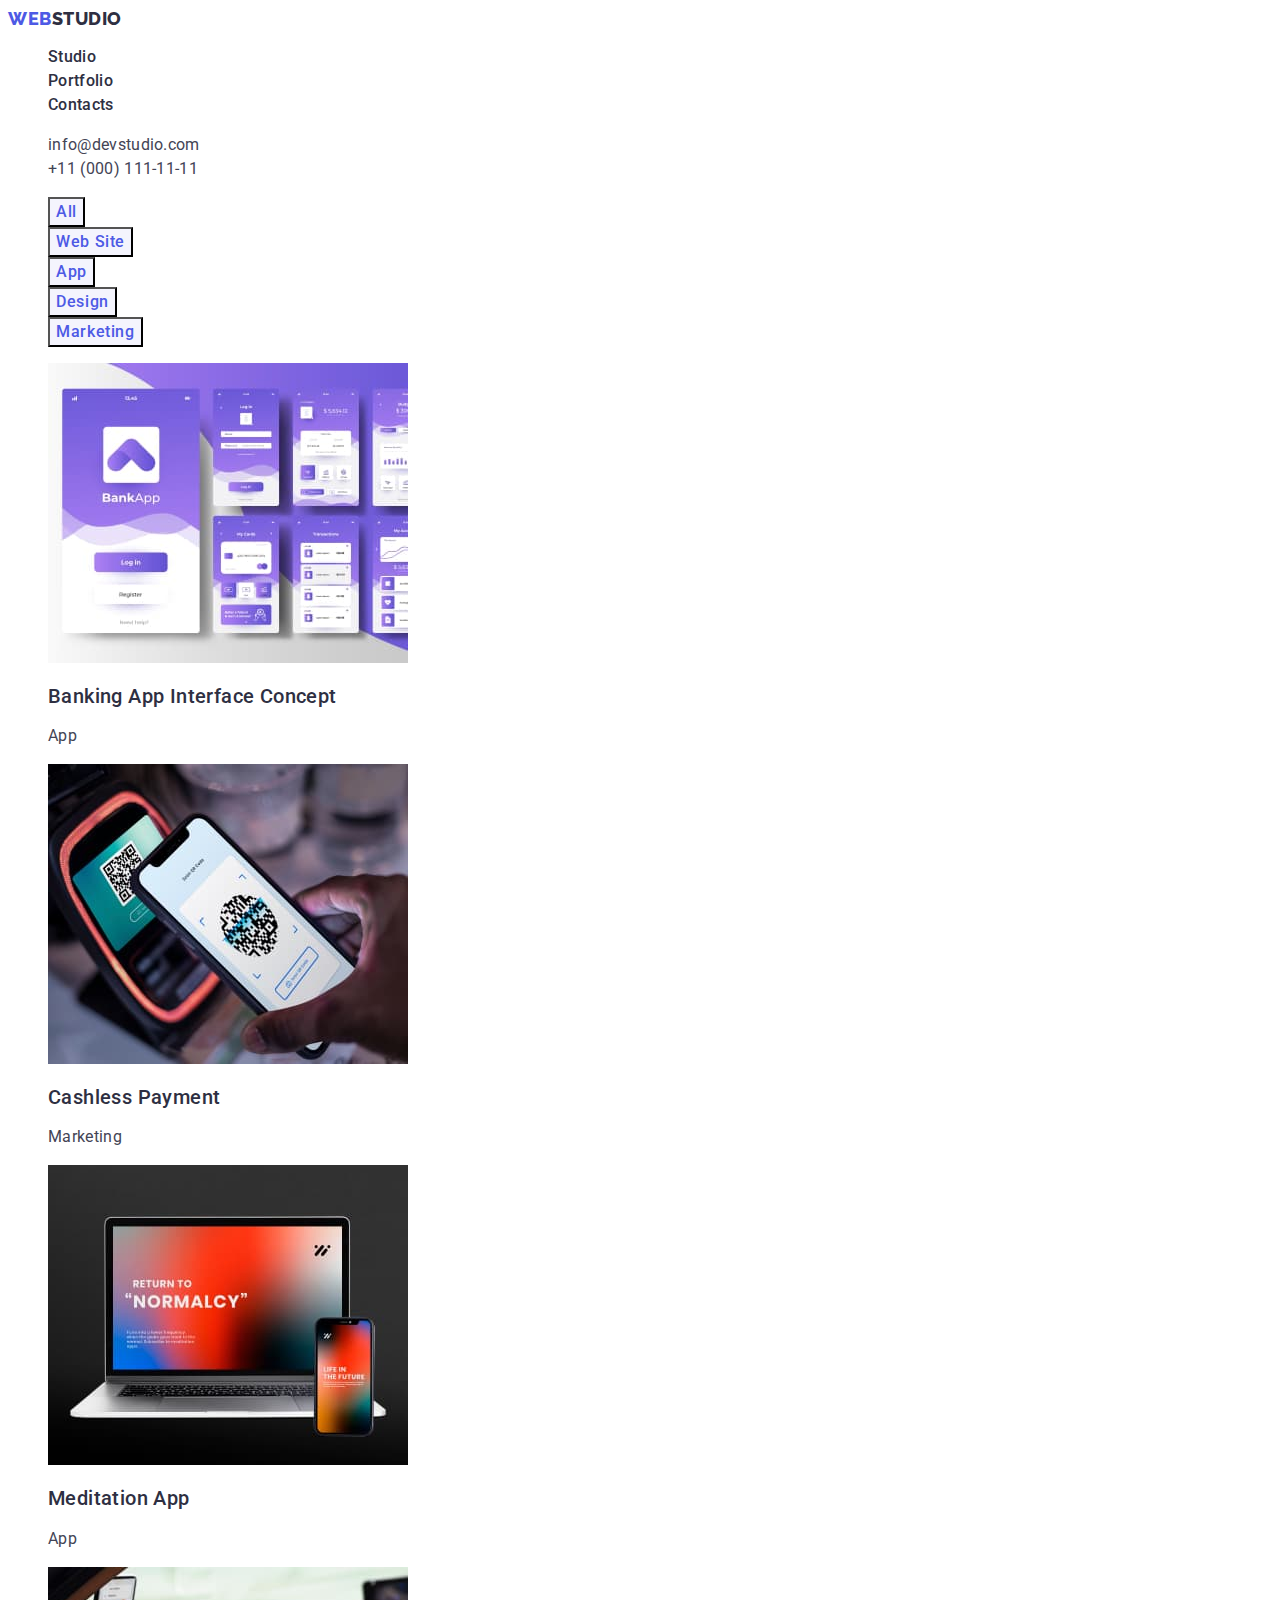
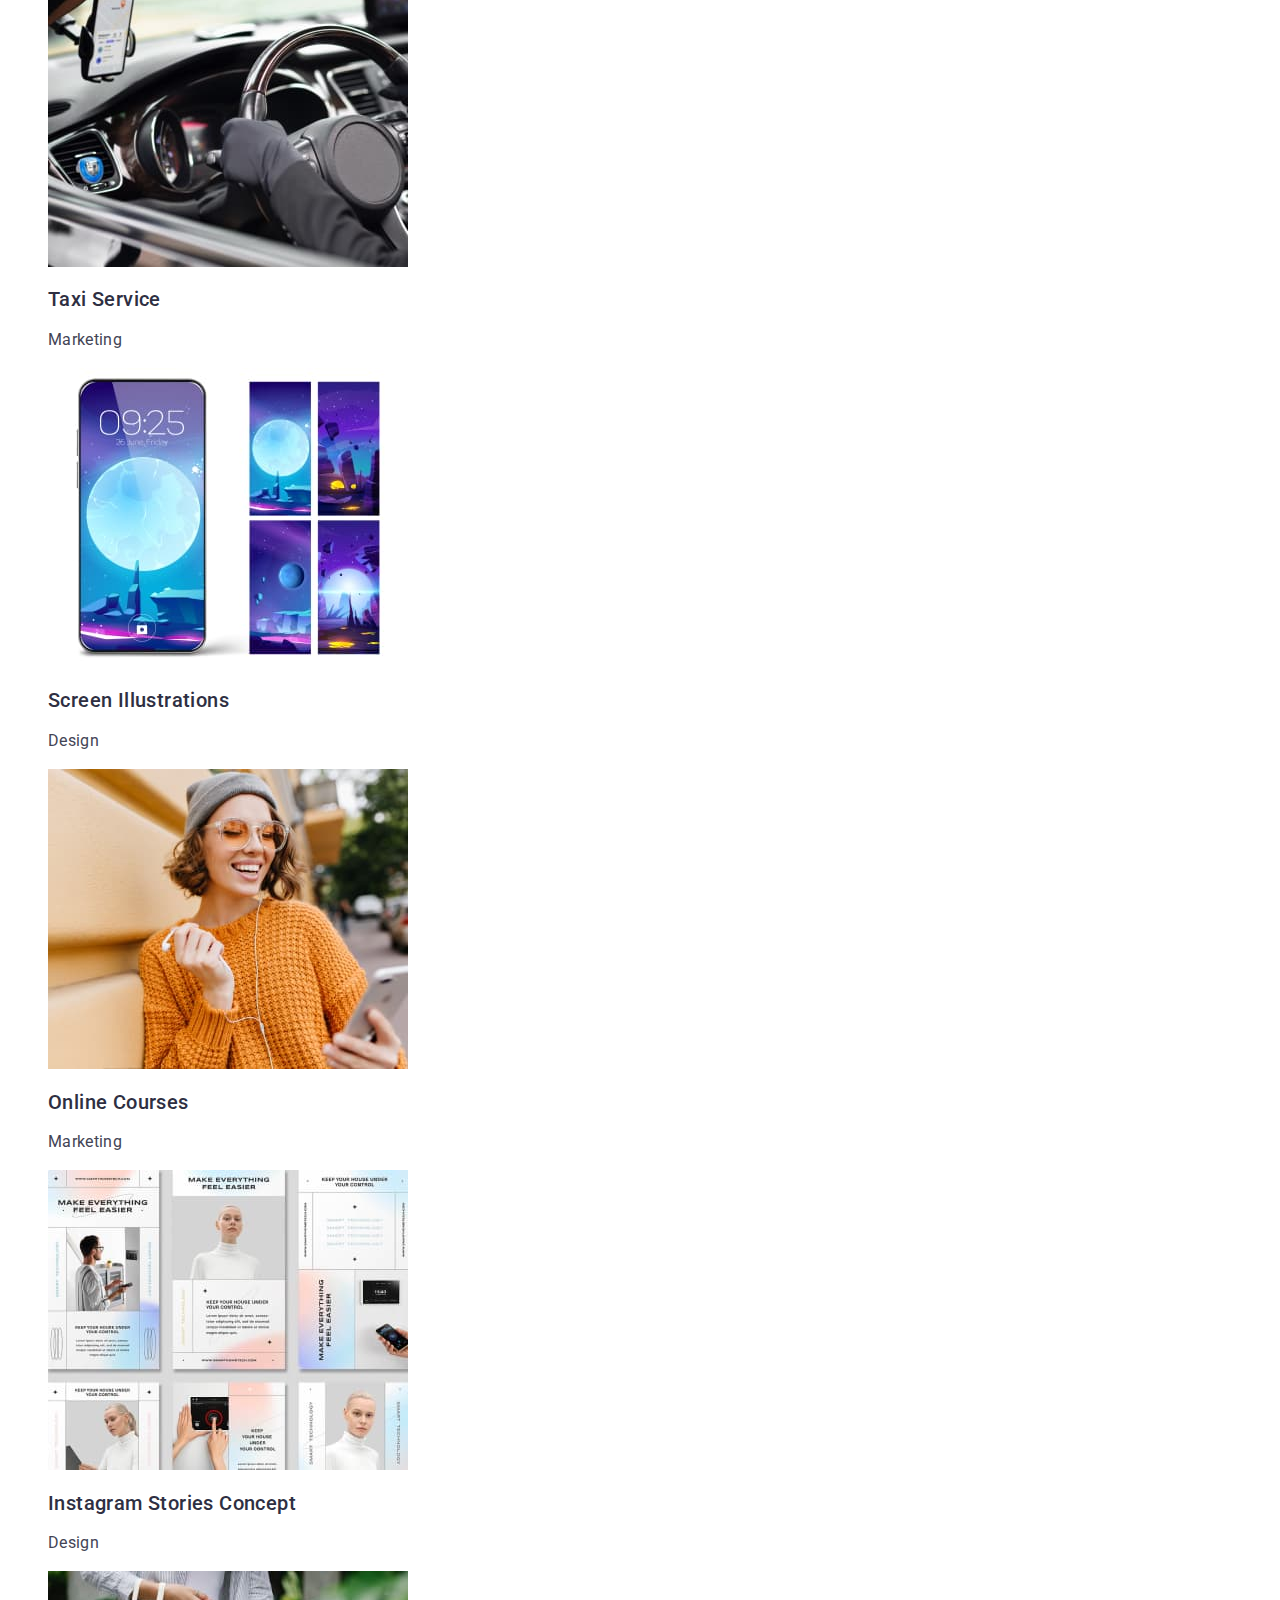
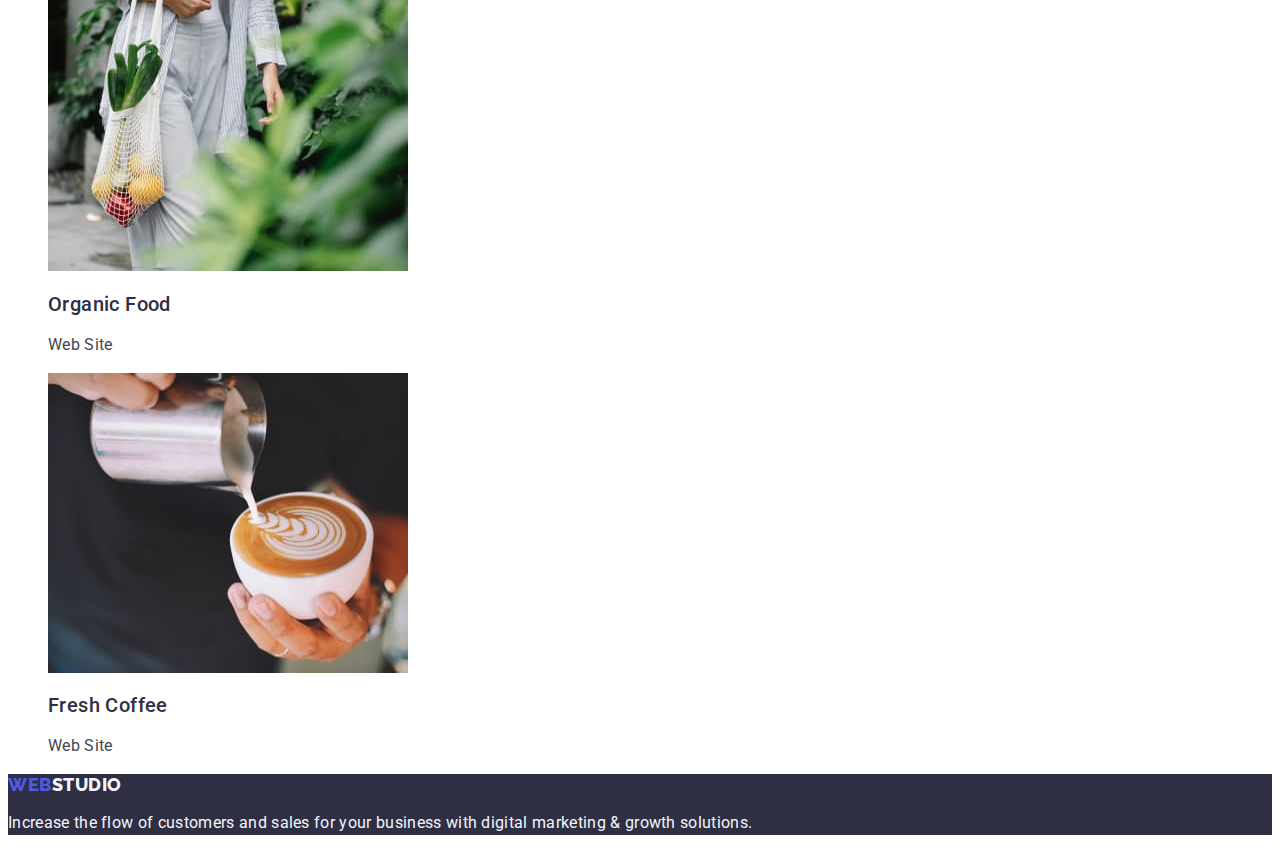
==== portfolio.html @ 8f64d593 "start-cloned" ====
<!DOCTYPE html>
<html lang="en">
  <head>
    <meta charset="UTF-8" />
    <meta http-equiv="X-UA-Compatible" content="IE=edge" />
    <meta name="viewport" content="width=device-width, initial-scale=1.0" />
    <link rel="preconnect" href="https://fonts.googleapis.com" />
    <link rel="preconnect" href="https://fonts.gstatic.com" crossorigin />
    <link
      href="https://fonts.googleapis.com/css2?family=Raleway:wght@800&family=Roboto:wght@400;500;700;900&display=swap"
      rel="stylesheet"
    />
    <title>WebStudio</title>
    <link rel="stylesheet" href="./css/styles.css" />
  </head>
  <body>
    <header>
      <nav class="navigation list">
        <a href="./index.html" class="header-logo-link link"
          >Web<span class="header-logo-link link">Studio</span></a
        >
        <ul class="header-list list">
          <li>
            <a href="./index.html" class="header-list-item link">Studio</a>
          </li>
          <li>
            <a href="./portfolio.html" class="header-list-item link"
              >Portfolio</a
            >
          </li>
          <li>
            <a href="" class="header-list-item link">Contacts</a>
          </li>
        </ul>
      </nav>
      <address class="address list">
        <ul class="address-list list">
          <li class="address-item link">
            <a href="mailto:info@devstudio.com" class="address-link link"
              >info@devstudio.com</a
            >
          </li>
          <li class="address-item">
            <a href="tel:+110001111111" class="address-link link"
              >+11 (000) 111-11-11</a
            >
          </li>
        </ul>
      </address>
    </header>
    <main>
      <section class="portfolio">
        <h1 hidden>Portfolio</h1>
        <ul class="portfolio-list list">
          <li><button type="button" class="portfolio-button">All</button></li>
          <li>
            <button type="button" class="portfolio-button">Web Site</button>
          </li>
          <li><button type="button" class="portfolio-button">App</button></li>
          <li>
            <button type="button" class="portfolio-button">Design</button>
          </li>
          <li>
            <button type="button" class="portfolio-button">Marketing</button>
          </li>
        </ul>

        <ul class="list">
          <li>
            <a href="./images/banking.jpg" class="portfolio-link link">
              <img src="./images/banking.jpg" alt="Banking App" width="360" />
              <h2 class="portfolio-title-link">
                Banking App Interface Concept
              </h2>
              <p class="portfolio-text">App</p>
            </a>
          </li>
          <li>
            <a href="./images/payment.jpg" class="portfolio-link link">
              <img
                src="./images/payment.jpg"
                alt="Cashless Payment"
                width="360"
              />
              <h2 class="portfolio-title-link">Cashless Payment</h2>
              <p class="portfolio-text">Marketing</p>
            </a>
          </li>
          <li>
            <a href="./images/meditation.jpg" class="portfolio-link link">
              <img
                src="./images/meditation.jpg"
                alt="Meditation App"
                width="360"
              />
              <h2 class="portfolio-title-link">Meditation App</h2>
              <p class="portfolio-text">App</p>
            </a>
          </li>
          <li>
            <a href="./images/taxi.jpg" class="portfolio-link link">
              <img src="./images/taxi.jpg" alt="Taxi Service" width="360" />
              <h2 class="portfolio-title-link">Taxi Service</h2>
              <p class="portfolio-text">Marketing</p>
            </a>
          </li>
          <li>
            <a href="./images/illustration.jpg" class="portfolio-link link">
              <img
                src="./images/illustration.jpg"
                alt="Screen Illustrations"
                width="360"
              />
              <h2 class="portfolio-title-link">Screen Illustrations</h2>
              <p class="portfolio-text">Design</p>
            </a>
          </li>
          <li>
            <a href="./images/courses.jpg" class="portfolio-link link">
              <img
                src="./images/courses.jpg"
                alt="Online Courses"
                width="360"
              />
              <h2 class="portfolio-title-link">Online Courses</h2>
              <p class="portfolio-text">Marketing</p>
            </a>
          </li>
          <li>
            <a href="./images/stories.jpg" class="portfolio-link link">
              <img
                src="./images/stories.jpg"
                alt="Instagram Stories Concept"
                width="360"
              />
              <h2 class="portfolio-title-link">Instagram Stories Concept</h2>
              <p class="portfolio-text">Design</p>
            </a>
          </li>
          <li>
            <a href="./images/food.jpg" class="portfolio-link link">
              <img src="./images/food.jpg" alt="Organic Food" width="360" />
              <h2 class="portfolio-title-link">Organic Food</h2>
              <p class="portfolio-text">Web Site</p>
            </a>
          </li>
          <li>
            <a href="./images/coffee.jpg" class="portfolio-link link">
              <img src="./images/coffee.jpg" alt="Fresh Coffee" width="360" />
              <h2 class="portfolio-title-link">Fresh Coffee</h2>
              <p class="portfolio-text">Web Site</p>
            </a>
          </li>
        </ul>
      </section>
    </main>

    <footer class="footer link">
      <a href="./index.html" class="footer-logo link"
        >Web<span class="footer-logo">Studio</span></a
      >
      <p class="footer-text">
        Increase the flow of customers and sales for your business with digital
        marketing & growth solutions.
      </p>
    </footer>
  </body>
</html>
---- css/styles.css ----
:root {
  --title-main-color: #2e2f42;
  --main-text-color: #434455;
  --background-white: #ffffff;
  --accent-color: #4d5ae5;
  --accent-color-button: #404bbf;
  --background-beige: #f4f4fd;
}

body {
  font-family: "Roboto", sans-serif;
  color: var(--main-text-color);
  background-color: var(--background-white);
}

.link {
  text-decoration: none;
}

.list {
  list-style: none;
}
/*---------------------HEADER---------------------*/

.header-list-item {
  font-weight: 500;
  font-size: 16px;
  line-height: 1.5;
  letter-spacing: 0.02em;
  color: var(--title-main-color);
}

.link:hover,
.link:focus {
  color: var(--accent-color-button);
}

.header-logo-link {
  font-family: "Raleway", sans-serif;
  font-weight: 800;
  font-size: 18px;
  line-height: 1.17;
  letter-spacing: 0.03em;
  text-transform: uppercase;
  color: var(--accent-color);
}

.header-logo-link span {
  color: var(--title-main-color);
}

.address {
  font-style: normal;
}

.address-link {
  font-family: "Roboto";
  font-size: 16px;
  line-height: 1.5;
  letter-spacing: 0.02em;
  color: var(--main-text-color);
  text-decoration: none;
}

.address-link:hover,
.address-link:focus {
  color: var(--accent-color-button);
}

/*---------------------MAIN HEADER---------------------*/
.main-header {
  background-color: var(--title-main-color);
}

.main-header-title {
  font-weight: 700;
  font-size: 56px;
  line-height: 1.07;
  letter-spacing: 0.02em;
  color: var(--background-white);
  text-align: center;
}

/*---------------------SOLUTIONS---------------------*/
.solutions {
}
.solution-title {
  font-weight: 700;
  font-size: 56px;
  line-height: 1.07;
  letter-spacing: 0.02em;
  color: var(--title-main-color);
}

.solution-button {
  font-family: "Roboto", sans-serif;
  font-weight: 500;
  font-size: 16px;
  line-height: 1.5;
  letter-spacing: 0.04em;
  color: var(--background-white);
  cursor: pointer;
  background-color: var(--accent-color);
}
.solution-button:hover,
.solution-button:focus {
  color: var(--background-white);
  background-color: var(--accent-color-button);
}

.solution-subtitle {
  font-weight: 500;
  font-size: 20px;
  line-height: 1.2;
  letter-spacing: 0.02em;
  color: var(--title-main-color);
}
.solution-text {
  font-size: 16px;
  line-height: 1.5;
  letter-spacing: 0.02em;
}

/*---------------------DOING---------------------*/
.doing {
}

.doing-title {
  font-weight: 700;
  font-size: 36px;
  line-height: 1.11;
  letter-spacing: 0.02em;
  text-transform: capitalize;
  color: var(--title-main-color);
  text-align: center;
}

/*---------------------TEAM---------------------*/
.team {
  background-color: var(--background-beige);
}
.team-list-item {
  background-color: var(--background-white);
}

.team-title {
  font-weight: 700;
  font-size: 36px;
  line-height: 1.11;
  letter-spacing: 0.02em;
  text-transform: capitalize;
  color: var(--title-main-color);
  text-align: center;
}

.team-subtitle {
  font-weight: 500;
  font-size: 20px;
  line-height: 1.2;
  letter-spacing: 0.02em;
  color: var(--title-main-color);
}
.team-text {
  font-size: 16px;
  line-height: 1.5;
  letter-spacing: 0.02em;
  background-color: var(--background-white);
}
/*---------------------FOOTER---------------------*/
.footer {
  background-color: var(--title-main-color);
}
.footer-logo {
  font-family: "Raleway", sans-serif;
  font-style: normal;
  font-weight: 800;
  font-size: 18px;
  line-height: 1.17;
  letter-spacing: 0.03em;
  text-transform: uppercase;
  color: var(--accent-color);
  text-decoration: none;
}
.footer-logo span {
  color: var(--background-beige);
}

.footer-text {
  font-size: 16px;
  line-height: 1.5;
  letter-spacing: 0.02em;
  color: var(--background-beige);
}

/*---------------------PORTFOLIO---------------------*/
.portfolio {
}

.portfolio-button {
  font-family: "Roboto", sans-serif;
  font-weight: 500;
  font-size: 16px;
  line-height: 1.5;
  text-align: center;
  letter-spacing: 0.04em;
  color: var(--accent-color);
  cursor: pointer;
  background-color: var(--background-beige);
}

.portfolio-button:hover,
.portfolio-button:focus {
  color: var(--background-white);
  background-color: var(--accent-color-button);
}

.portfolio-title-link {
  font-weight: 500;
  font-size: 20px;
  line-height: 1.2;
  letter-spacing: 0.02em;
  color: var(--title-main-color);
}

.portfolio-title-link:hover,
.portfolio-title-link:focus {
  color: var(--accent-color-button);
}
.portfolio-text {
  font-size: 16px;
  line-height: 1.5;
  letter-spacing: 0.02em;
  color: var(--main-text-color);
}
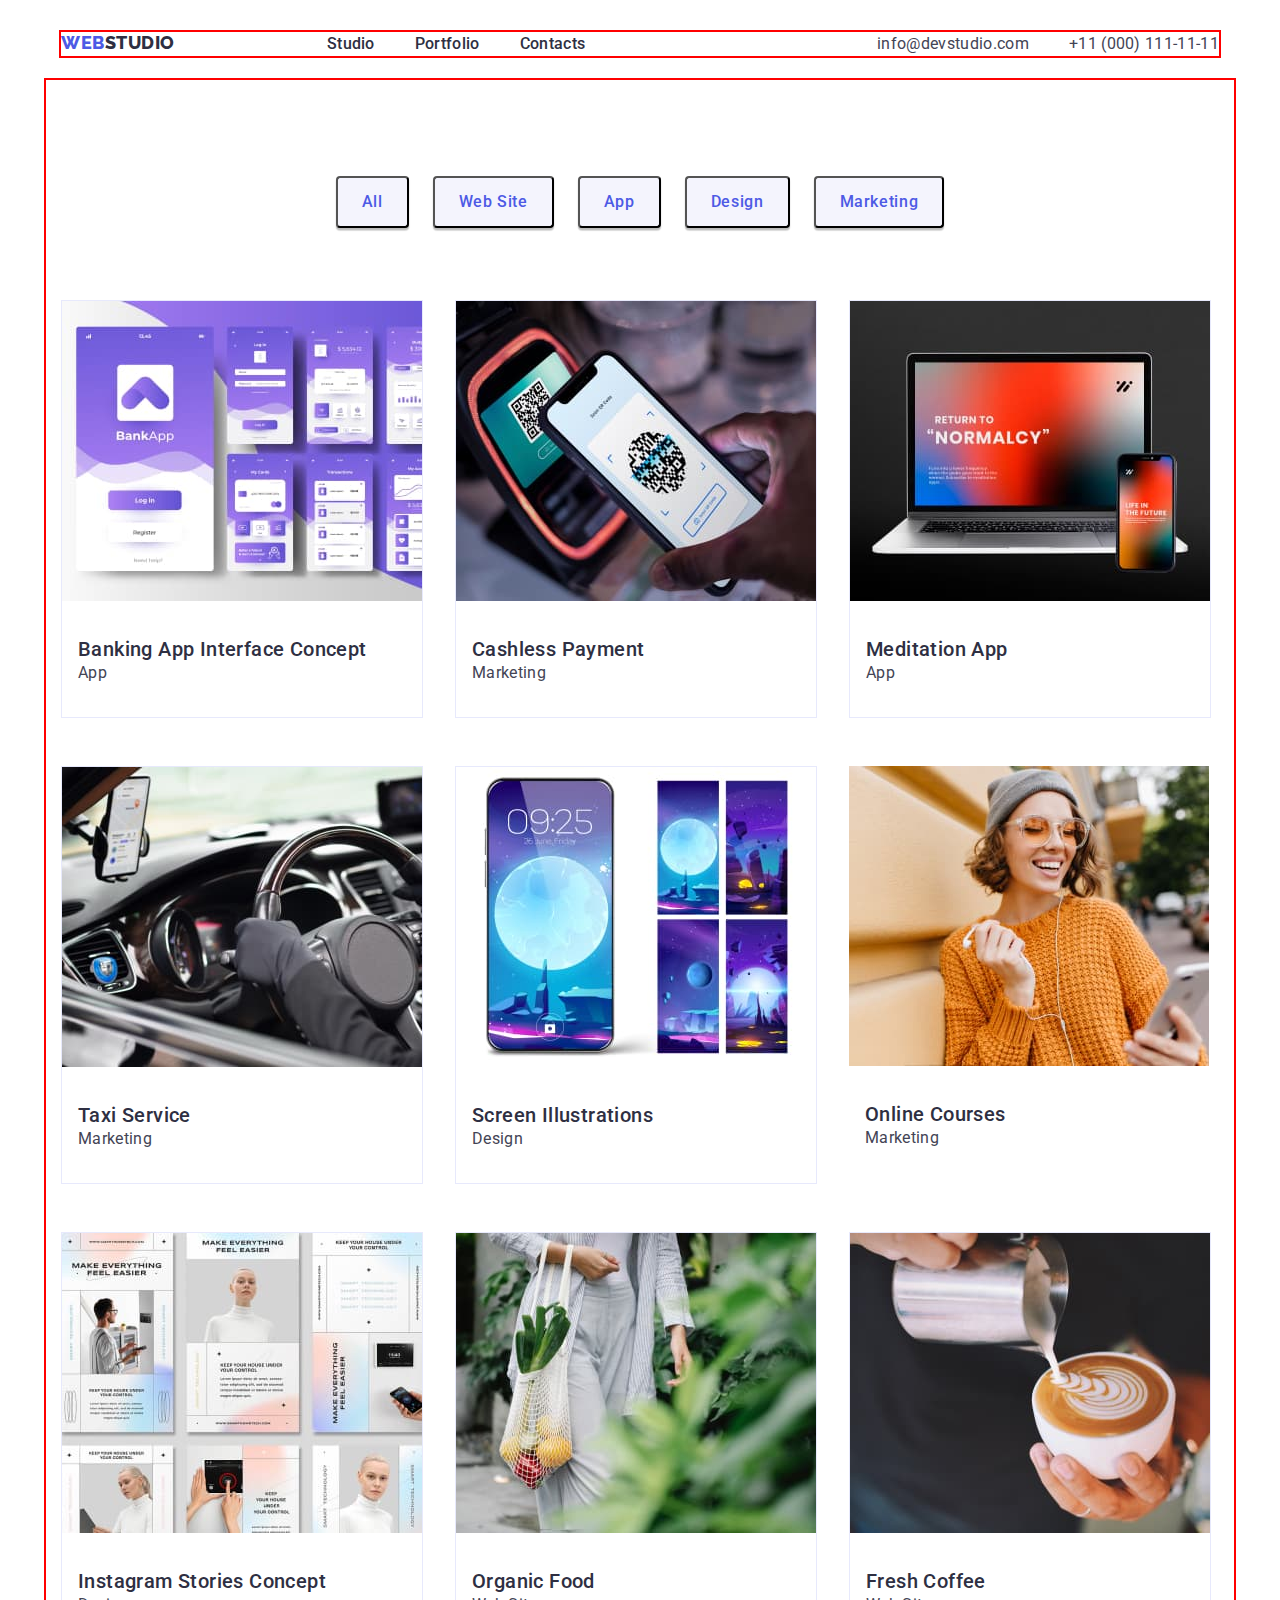
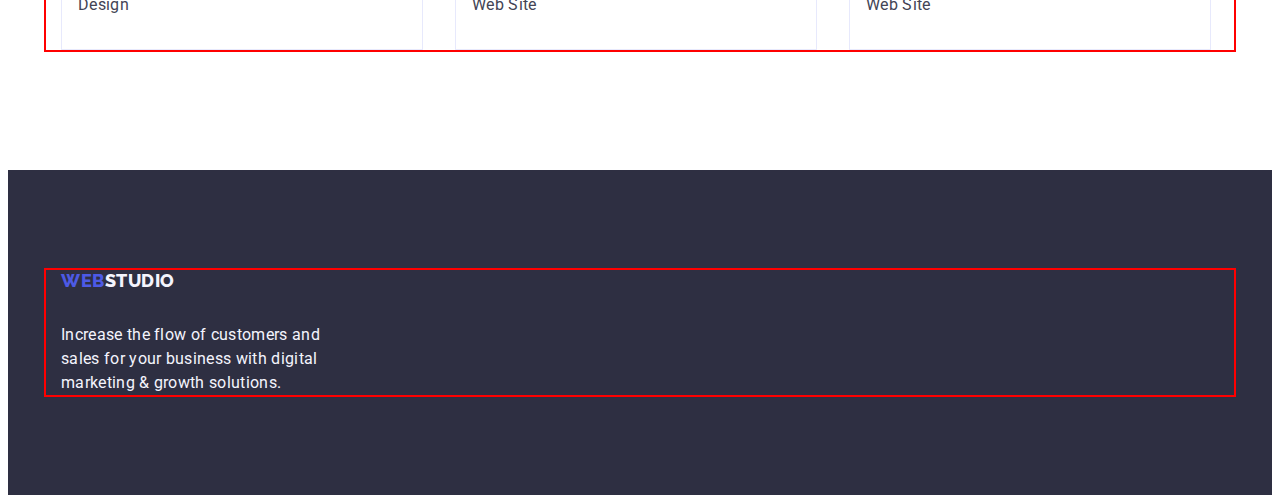
==== commit 1aecb0e9: "first try" ====
--- a/portfolio.html
+++ b/portfolio.html
@@ -11,158 +11,195 @@
       rel="stylesheet"
     />
     <title>WebStudio</title>
+    <link
+      rel="stylesheet"
+      href="https://cdnjs.cloudflare.com/ajax/libs/modern-normalize/2.0.0/modern-normalize.min.css"
+      integrity="sha512-4xo8blKMVCiXpTaLzQSLSw3KFOVPWhm/TRtuPVc4WG6kUgjH6J03IBuG7JZPkcWMxJ5huwaBpOpnwYElP/m6wg=="
+      crossorigin="anonymous"
+      referrerpolicy="no-referrer"
+    />
     <link rel="stylesheet" href="./css/styles.css" />
   </head>
   <body>
-    <header>
-      <nav class="navigation list">
-        <a href="./index.html" class="header-logo-link link"
-          >Web<span class="header-logo-link link">Studio</span></a
-        >
-        <ul class="header-list list">
-          <li>
-            <a href="./index.html" class="header-list-item link">Studio</a>
-          </li>
-          <li>
-            <a href="./portfolio.html" class="header-list-item link"
-              >Portfolio</a
-            >
-          </li>
-          <li>
-            <a href="" class="header-list-item link">Contacts</a>
-          </li>
-        </ul>
-      </nav>
-      <address class="address list">
-        <ul class="address-list list">
-          <li class="address-item link">
-            <a href="mailto:info@devstudio.com" class="address-link link"
-              >info@devstudio.com</a
-            >
-          </li>
-          <li class="address-item">
-            <a href="tel:+110001111111" class="address-link link"
-              >+11 (000) 111-11-11</a
-            >
-          </li>
-        </ul>
-      </address>
+    <header class="header">
+      <div class="container header-container">
+        <nav class="header-navigation list">
+          <a href="./index.html" class="header-logo-link link"
+            >Web<span class="header-logo-link link">Studio</span></a
+          >
+          <ul class="header-list list">
+            <li>
+              <a href="./index.html" class="header-list-item link">Studio</a>
+            </li>
+            <li>
+              <a href="./portfolio.html" class="header-list-item link"
+                >Portfolio</a
+              >
+            </li>
+            <li>
+              <a href="" class="header-list-item link">Contacts</a>
+            </li>
+          </ul>
+        </nav>
+        <address class="address list">
+          <ul class="address-list list">
+            <li class="address-item link">
+              <a href="mailto:info@devstudio.com" class="address-link link"
+                >info@devstudio.com</a
+              >
+            </li>
+            <li class="address-item">
+              <a href="tel:+110001111111" class="address-link link"
+                >+11 (000) 111-11-11</a
+              >
+            </li>
+          </ul>
+        </address>
+      </div>
     </header>
     <main>
-      <section class="portfolio">
-        <h1 hidden>Portfolio</h1>
-        <ul class="portfolio-list list">
-          <li><button type="button" class="portfolio-button">All</button></li>
+      <section class="portfolio section">
+        <div class="container">
+          <h1 hidden>Portfolio</h1>
+          <ul class="button-list list">
+            <li><button type="button" class="portfolio-button">All</button></li>
+            <li>
+              <button type="button" class="portfolio-button">Web Site</button>
+            </li>
+            <li><button type="button" class="portfolio-button">App</button></li>
+            <li>
+              <button type="button" class="portfolio-button">Design</button>
+            </li>
+            <li>
+              <button type="button" class="portfolio-button">Marketing</button>
+            </li>
+          </ul>
+
+          <ul class="portfolio-list list">
+            <div class="portfolio-content">
+              <li>
+                <a href="./images/banking.jpg" class="portfolio-link link">
+                  <img
+                    src="./images/banking.jpg"
+                    alt="Banking App"
+                    width="360"
+                  />
+                 <div class="portfolio-content-text">
+                   <h2 class="portfolio-title-link">
+                     Banking App Interface Concept
+                   </h2>
+                   <p class="portfolio-text">App</p>
+                 </div class="portfolio-content-text">
+                </a>
+              </li>
+            </div>
+            <div class="portfolio-content">
+              <li>
+              <a href="./images/payment.jpg" class="portfolio-link link">
+                <img
+                  src="./images/payment.jpg"
+                  alt="Cashless Payment"
+                  width="360"
+                />
+                <h2 class="portfolio-title-link">Cashless Payment</h2>
+                <p class="portfolio-text">Marketing</p>
+              </a>
+            </li>
+          </div>
+          <div class="portfolio-content"> 
           <li>
-            <button type="button" class="portfolio-button">Web Site</button>
-          </li>
-          <li><button type="button" class="portfolio-button">App</button></li>
-          <li>
-            <button type="button" class="portfolio-button">Design</button>
-          </li>
-          <li>
-            <button type="button" class="portfolio-button">Marketing</button>
-          </li>
-        </ul>
+              <a href="./images/meditation.jpg" class="portfolio-link link">
+                <img
+                  src="./images/meditation.jpg"
+                  alt="Meditation App"
+                  width="360"
+                />
+                <h2 class="portfolio-title-link">Meditation App</h2>
+                <p class="portfolio-text">App</p>
+              </a>
+             </div>  
+            </li>
+            <div class="portfolio-content"> 
+            <li>
+              <a href="./images/taxi.jpg" class="portfolio-link link">
+                <img src="./images/taxi.jpg" alt="Taxi Service" width="360" />
+                <h2 class="portfolio-title-link">Taxi Service</h2>
+                <p class="portfolio-text">Marketing</p>
+              </a>
+            </li>
+           </div> 
+           <div class="portfolio-content">  
+           <li>
+              <a href="./images/illustration.jpg" class="portfolio-link link">
+                <img
+                  src="./images/illustration.jpg"
+                  alt="Screen Illustrations"
+                  width="360"
+                />
+                <h2 class="portfolio-title-link">Screen Illustrations</h2>
+                <p class="portfolio-text">Design</p>
+              </a>
+            </li>
+            </div> 
+            <li>
+              <a href="./images/courses.jpg" class="portfolio-link link">
+                <img
+                  src="./images/courses.jpg"
+                  alt="Online Courses"
+                  width="360"
+                />
+                <h2 class="portfolio-title-link">Online Courses</h2>
+                <p class="portfolio-text">Marketing</p>
+              </a>
+            </li>
+            <div class="portfolio-content">  
+            <li>
+              <a href="./images/stories.jpg" class="portfolio-link link">
+                <img
+                  src="./images/stories.jpg"
+                  alt="Instagram Stories Concept"
+                  width="360"
+                />
+                <h2 class="portfolio-title-link">Instagram Stories Concept</h2>
+                <p class="portfolio-text">Design</p>
+              </a>
+            </li>
+            </div> 
+            <div class="portfolio-content">  
+            <li>
+              <a href="./images/food.jpg" class="portfolio-link link">
+                <img src="./images/food.jpg" alt="Organic Food" width="360" />
+                <h2 class="portfolio-title-link">Organic Food</h2>
+                <p class="portfolio-text">Web Site</p>
+              </a>
+            </li>
+            </div> 
+            <div class="portfolio-content"> 
+            <li>
+              <a href="./images/coffee.jpg" class="portfolio-link link">
+                <img src="./images/coffee.jpg" alt="Fresh Coffee" width="360" />
+                <h2 class="portfolio-title-link">Fresh Coffee</h2>
+                <p class="portfolio-text">Web Site</p>
+              </a>
+            </li>
+            </div> 
+          </ul>
 
-        <ul class="list">
-          <li>
-            <a href="./images/banking.jpg" class="portfolio-link link">
-              <img src="./images/banking.jpg" alt="Banking App" width="360" />
-              <h2 class="portfolio-title-link">
-                Banking App Interface Concept
-              </h2>
-              <p class="portfolio-text">App</p>
-            </a>
-          </li>
-          <li>
-            <a href="./images/payment.jpg" class="portfolio-link link">
-              <img
-                src="./images/payment.jpg"
-                alt="Cashless Payment"
-                width="360"
-              />
-              <h2 class="portfolio-title-link">Cashless Payment</h2>
-              <p class="portfolio-text">Marketing</p>
-            </a>
-          </li>
-          <li>
-            <a href="./images/meditation.jpg" class="portfolio-link link">
-              <img
-                src="./images/meditation.jpg"
-                alt="Meditation App"
-                width="360"
-              />
-              <h2 class="portfolio-title-link">Meditation App</h2>
-              <p class="portfolio-text">App</p>
-            </a>
-          </li>
-          <li>
-            <a href="./images/taxi.jpg" class="portfolio-link link">
-              <img src="./images/taxi.jpg" alt="Taxi Service" width="360" />
-              <h2 class="portfolio-title-link">Taxi Service</h2>
-              <p class="portfolio-text">Marketing</p>
-            </a>
-          </li>
-          <li>
-            <a href="./images/illustration.jpg" class="portfolio-link link">
-              <img
-                src="./images/illustration.jpg"
-                alt="Screen Illustrations"
-                width="360"
-              />
-              <h2 class="portfolio-title-link">Screen Illustrations</h2>
-              <p class="portfolio-text">Design</p>
-            </a>
-          </li>
-          <li>
-            <a href="./images/courses.jpg" class="portfolio-link link">
-              <img
-                src="./images/courses.jpg"
-                alt="Online Courses"
-                width="360"
-              />
-              <h2 class="portfolio-title-link">Online Courses</h2>
-              <p class="portfolio-text">Marketing</p>
-            </a>
-          </li>
-          <li>
-            <a href="./images/stories.jpg" class="portfolio-link link">
-              <img
-                src="./images/stories.jpg"
-                alt="Instagram Stories Concept"
-                width="360"
-              />
-              <h2 class="portfolio-title-link">Instagram Stories Concept</h2>
-              <p class="portfolio-text">Design</p>
-            </a>
-          </li>
-          <li>
-            <a href="./images/food.jpg" class="portfolio-link link">
-              <img src="./images/food.jpg" alt="Organic Food" width="360" />
-              <h2 class="portfolio-title-link">Organic Food</h2>
-              <p class="portfolio-text">Web Site</p>
-            </a>
-          </li>
-          <li>
-            <a href="./images/coffee.jpg" class="portfolio-link link">
-              <img src="./images/coffee.jpg" alt="Fresh Coffee" width="360" />
-              <h2 class="portfolio-title-link">Fresh Coffee</h2>
-              <p class="portfolio-text">Web Site</p>
-            </a>
-          </li>
-        </ul>
+        </div>
       </section>
     </main>
 
-    <footer class="footer link">
-      <a href="./index.html" class="footer-logo link"
-        >Web<span class="footer-logo">Studio</span></a
-      >
-      <p class="footer-text">
-        Increase the flow of customers and sales for your business with digital
-        marketing & growth solutions.
-      </p>
+    <footer class="footer">
+      <div class="container">
+        <div class="footer-content">
+          <a href="./index.html" class="footer-logo link"
+            >Web<span class="footer-logo">Studio</span></a>
+          <p class="footer-text">
+            Increase the flow of customers and sales for your business with
+            digital marketing & growth solutions.
+          </p>
+        </div>
+      </div>
     </footer>
   </body>
 </html>
--- a/css/styles.css
+++ b/css/styles.css
@@ -20,7 +20,49 @@
 .list {
   list-style: none;
 }
+
+.container {
+  width: 1158px;
+  padding-left: 15px;
+  padding-right: 15px;
+  margin: 0 auto;
+  outline: 2px solid red;
+}
+.section {
+  margin-bottom: 120px;
+}
+
+h1,
+h2,
+h3,
+h4,
+h5,
+h6,
+p {
+  margin: 0;
+}
+ul {
+  list-style: none;
+  padding-left: 0;
+  margin: 0;
+}
+
 /*---------------------HEADER---------------------*/
+.header {
+  padding-top: 24px;
+  padding-bottom: 24px;
+}
+
+.header-container {
+  padding-right: 0;
+  padding-left: 0;
+  display: flex;
+  align-items: center;
+}
+
+.header-navigation {
+  display: flex;
+}
 
 .header-list-item {
   font-weight: 500;
@@ -28,6 +70,11 @@
   line-height: 1.5;
   letter-spacing: 0.02em;
   color: var(--title-main-color);
+}
+
+.header-list {
+  display: flex;
+  gap: 40px;
 }
 
 .link:hover,
@@ -43,6 +90,7 @@
   letter-spacing: 0.03em;
   text-transform: uppercase;
   color: var(--accent-color);
+  margin-right: 76px;
 }
 
 .header-logo-link span {
@@ -51,10 +99,19 @@
 
 .address {
   font-style: normal;
+  display: flex;
+  margin-left: auto;
+}
+
+.address-list {
+  display: flex;
+  gap: 40px;
+}
+
+.address-item {
 }
 
 .address-link {
-  font-family: "Roboto";
   font-size: 16px;
   line-height: 1.5;
   letter-spacing: 0.02em;
@@ -72,6 +129,10 @@
   background-color: var(--title-main-color);
 }
 
+.main-container {
+  padding-top: 188px;
+  padding-bottom: 188px;
+}
 .main-header-title {
   font-weight: 700;
   font-size: 56px;
@@ -79,11 +140,37 @@
   letter-spacing: 0.02em;
   color: var(--background-white);
   text-align: center;
+  margin-bottom: 48px;
+  max-width: 496px;
+  margin-left: auto;
+  margin-right: auto;
+}
+
+.main-button {
+  font-family: "Roboto", sans-serif;
+  font-weight: 500;
+  font-size: 16px;
+  line-height: 1.5;
+  letter-spacing: 0.04em;
+  color: var(--background-white);
+  cursor: pointer;
+  background-color: var(--accent-color);
+  display: block;
+  margin-left: auto;
+  margin-right: auto;
+  padding: 16px 32px;
+  border: none;
+  box-shadow: 0px 4px 4px rgba(0, 0, 0, 0.15);
+  border-radius: 4px;
+}
+.main-button:hover,
+.main-button:focus {
+  color: var(--background-white);
+  background-color: var(--accent-color-button);
 }
 
 /*---------------------SOLUTIONS---------------------*/
-.solutions {
-}
+
 .solution-title {
   font-weight: 700;
   font-size: 56px;
@@ -92,37 +179,57 @@
   color: var(--title-main-color);
 }
 
-.solution-button {
-  font-family: "Roboto", sans-serif;
-  font-weight: 500;
-  font-size: 16px;
-  line-height: 1.5;
-  letter-spacing: 0.04em;
-  color: var(--background-white);
-  cursor: pointer;
-  background-color: var(--accent-color);
-}
-.solution-button:hover,
-.solution-button:focus {
-  color: var(--background-white);
-  background-color: var(--accent-color-button);
-}
-
+.visually-hidden {
+  position: absolute;
+  width: 1px;
+  height: 1px;
+  margin: -1px;
+  border: 0;
+  padding: 0;
+  white-space: nowrap;
+  clip-path: inset(100%);
+  clip: rect(0 0 0 0);
+  overflow: hidden;
+}
+
+.solutions-container {
+  display: flex;
+}
+
+.solution-list {
+  display: flex;
+  gap: 24px;
+}
+
+.solution-item {
+  width: calc((100% - 24px * 3) / 4);
+}
 .solution-subtitle {
   font-weight: 500;
   font-size: 20px;
   line-height: 1.2;
   letter-spacing: 0.02em;
   color: var(--title-main-color);
-}
+  margin-bottom: 8px;
+}
+
 .solution-text {
   font-size: 16px;
   line-height: 1.5;
   letter-spacing: 0.02em;
+  max-width: 264px;
 }
 
 /*---------------------DOING---------------------*/
 .doing {
+}
+
+.doing-container {
+}
+
+.doing-list {
+  display: flex;
+  gap: 24px;
 }
 
 .doing-title {
@@ -133,6 +240,11 @@
   text-transform: capitalize;
   color: var(--title-main-color);
   text-align: center;
+  margin-bottom: 72px;
+}
+
+.doing-item {
+  width: calc((100% - 24px * 2) / 3);
 }
 
 /*---------------------TEAM---------------------*/
@@ -141,6 +253,13 @@
 }
 .team-list-item {
   background-color: var(--background-white);
+  width: 264px;
+  margin-bottom: 120px;
+}
+
+.team-list {
+  display: flex;
+  gap: 24px;
 }
 
 .team-title {
@@ -151,6 +270,8 @@
   text-transform: capitalize;
   color: var(--title-main-color);
   text-align: center;
+  padding-top: 120px;
+  padding-bottom: 72px;
 }
 
 .team-subtitle {
@@ -159,6 +280,12 @@
   line-height: 1.2;
   letter-spacing: 0.02em;
   color: var(--title-main-color);
+  margin-bottom: 16px;
+}
+
+.team-content {
+  padding: 32px 16px 32px 16px;
+  text-align: center;
 }
 .team-text {
   font-size: 16px;
@@ -169,6 +296,7 @@
 /*---------------------FOOTER---------------------*/
 .footer {
   background-color: var(--title-main-color);
+  padding: 100px 0;
 }
 .footer-logo {
   font-family: "Raleway", sans-serif;
@@ -180,6 +308,8 @@
   text-transform: uppercase;
   color: var(--accent-color);
   text-decoration: none;
+  display: inline-block;
+  padding-bottom: 16px;
 }
 .footer-logo span {
   color: var(--background-beige);
@@ -190,10 +320,20 @@
   line-height: 1.5;
   letter-spacing: 0.02em;
   color: var(--background-beige);
+  max-width: 264px;
 }
 
 /*---------------------PORTFOLIO---------------------*/
 .portfolio {
+  display: flex;
+}
+.button-list {
+  display: flex;
+  flex-wrap: wrap;
+  justify-content: center;
+  gap: 24px;
+  padding-top: 96px;
+  padding-bottom: 72px;
 }
 
 .portfolio-button {
@@ -206,6 +346,10 @@
   color: var(--accent-color);
   cursor: pointer;
   background-color: var(--background-beige);
+  padding: 12px 24px;
+  box-shadow: 0px 3px 1px rgba(0, 0, 0, 0.1), 0px 2px 1px rgba(0, 0, 0, 0.08),
+    0px 2px 2px rgba(0, 0, 0, 0.12);
+  border-radius: 4px;
 }
 
 .portfolio-button:hover,
@@ -214,21 +358,39 @@
   background-color: var(--accent-color-button);
 }
 
-.portfolio-title-link {
-  font-weight: 500;
-  font-size: 20px;
-  line-height: 1.2;
-  letter-spacing: 0.02em;
-  color: var(--title-main-color);
-}
-
 .portfolio-title-link:hover,
 .portfolio-title-link:focus {
   color: var(--accent-color-button);
 }
+
+.portfolio-list {
+  display: flex;
+  flex-wrap: wrap;
+  row-gap: 48px;
+  column-gap: 32px;
+}
+
+.portfolio-content {
+  max-width: 360px;
+  border: 1px solid #e7e9fc;
+  width: calc ((100% - 48px) / 3);
+  gap: 24px;
+}
+
+.portfolio-title-link {
+  font-weight: 500;
+  font-size: 20px;
+  line-height: 1.2;
+  letter-spacing: 0.02em;
+  color: var(--title-main-color);
+  padding-top: 32px;
+  padding-left: 16px;
+}
 .portfolio-text {
   font-size: 16px;
   line-height: 1.5;
   letter-spacing: 0.02em;
   color: var(--main-text-color);
-}
+  padding-left: 16px;
+  padding-bottom: 32px;
+}
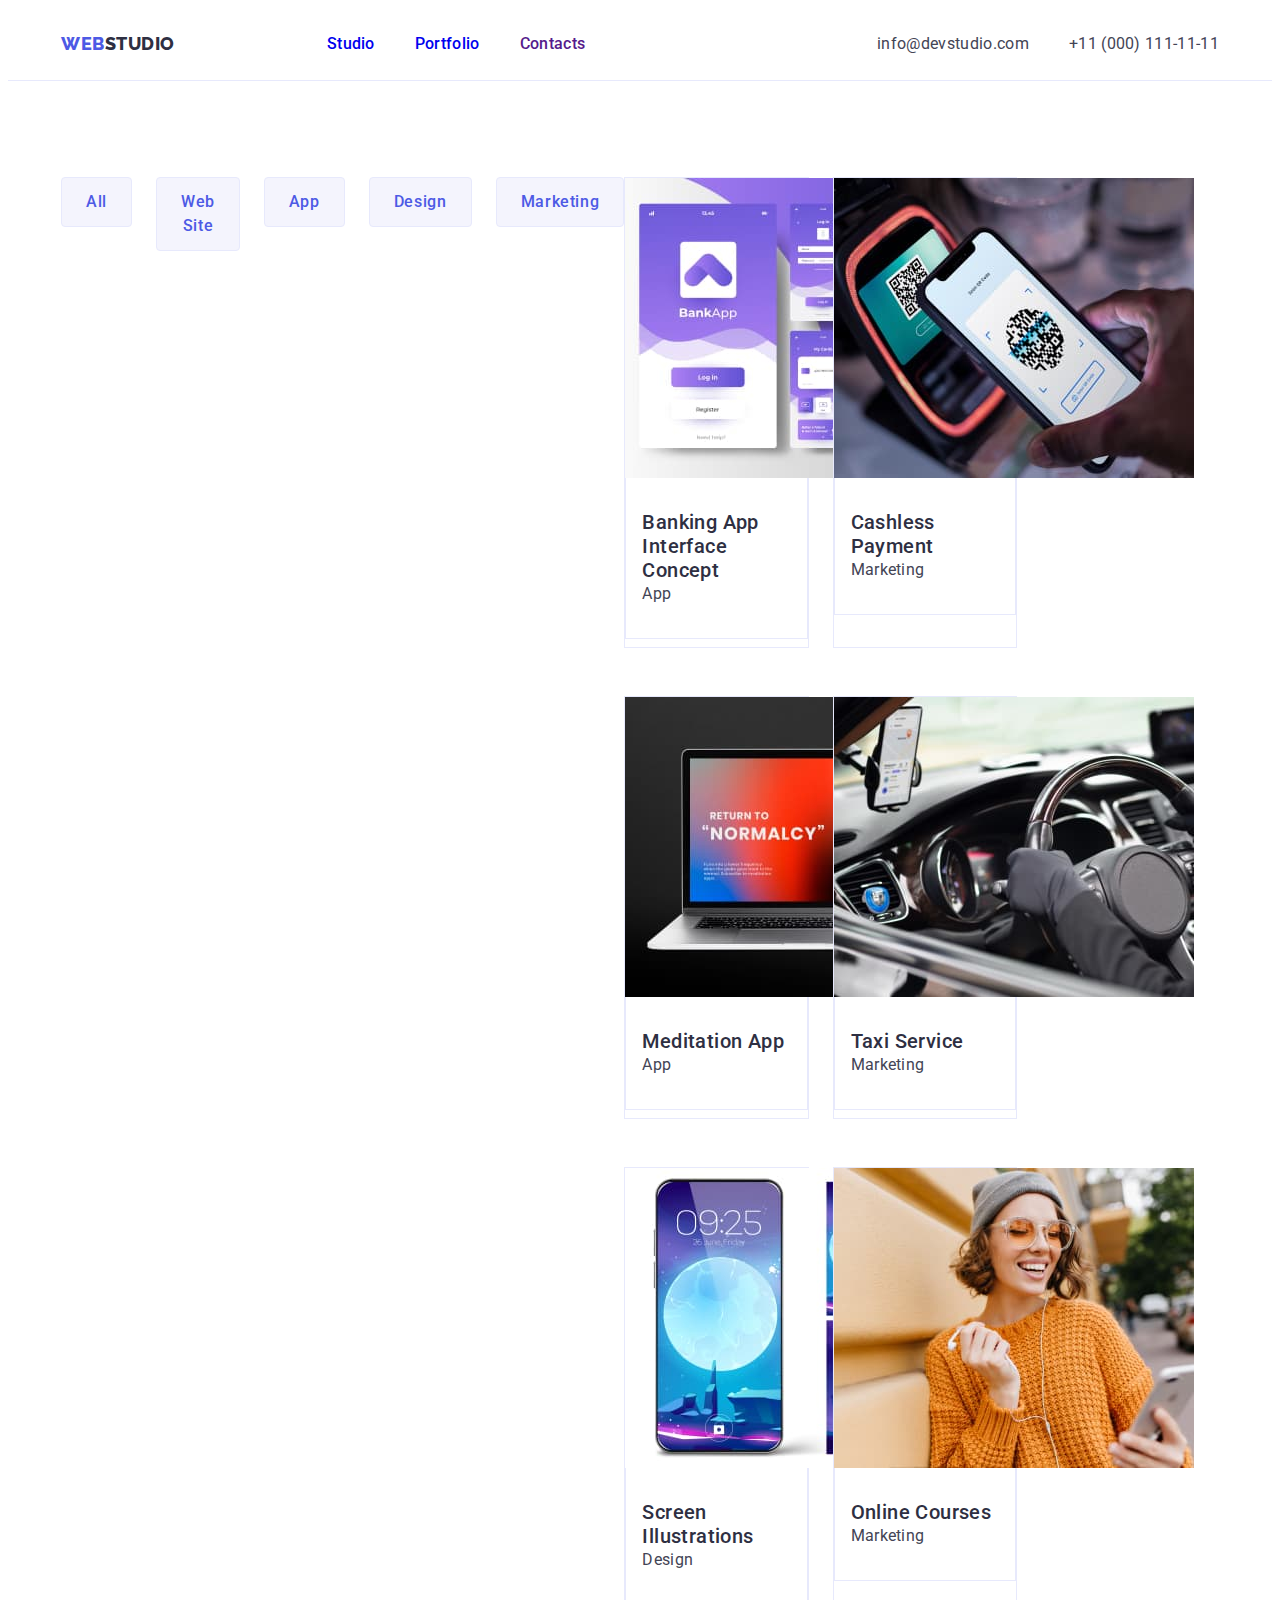
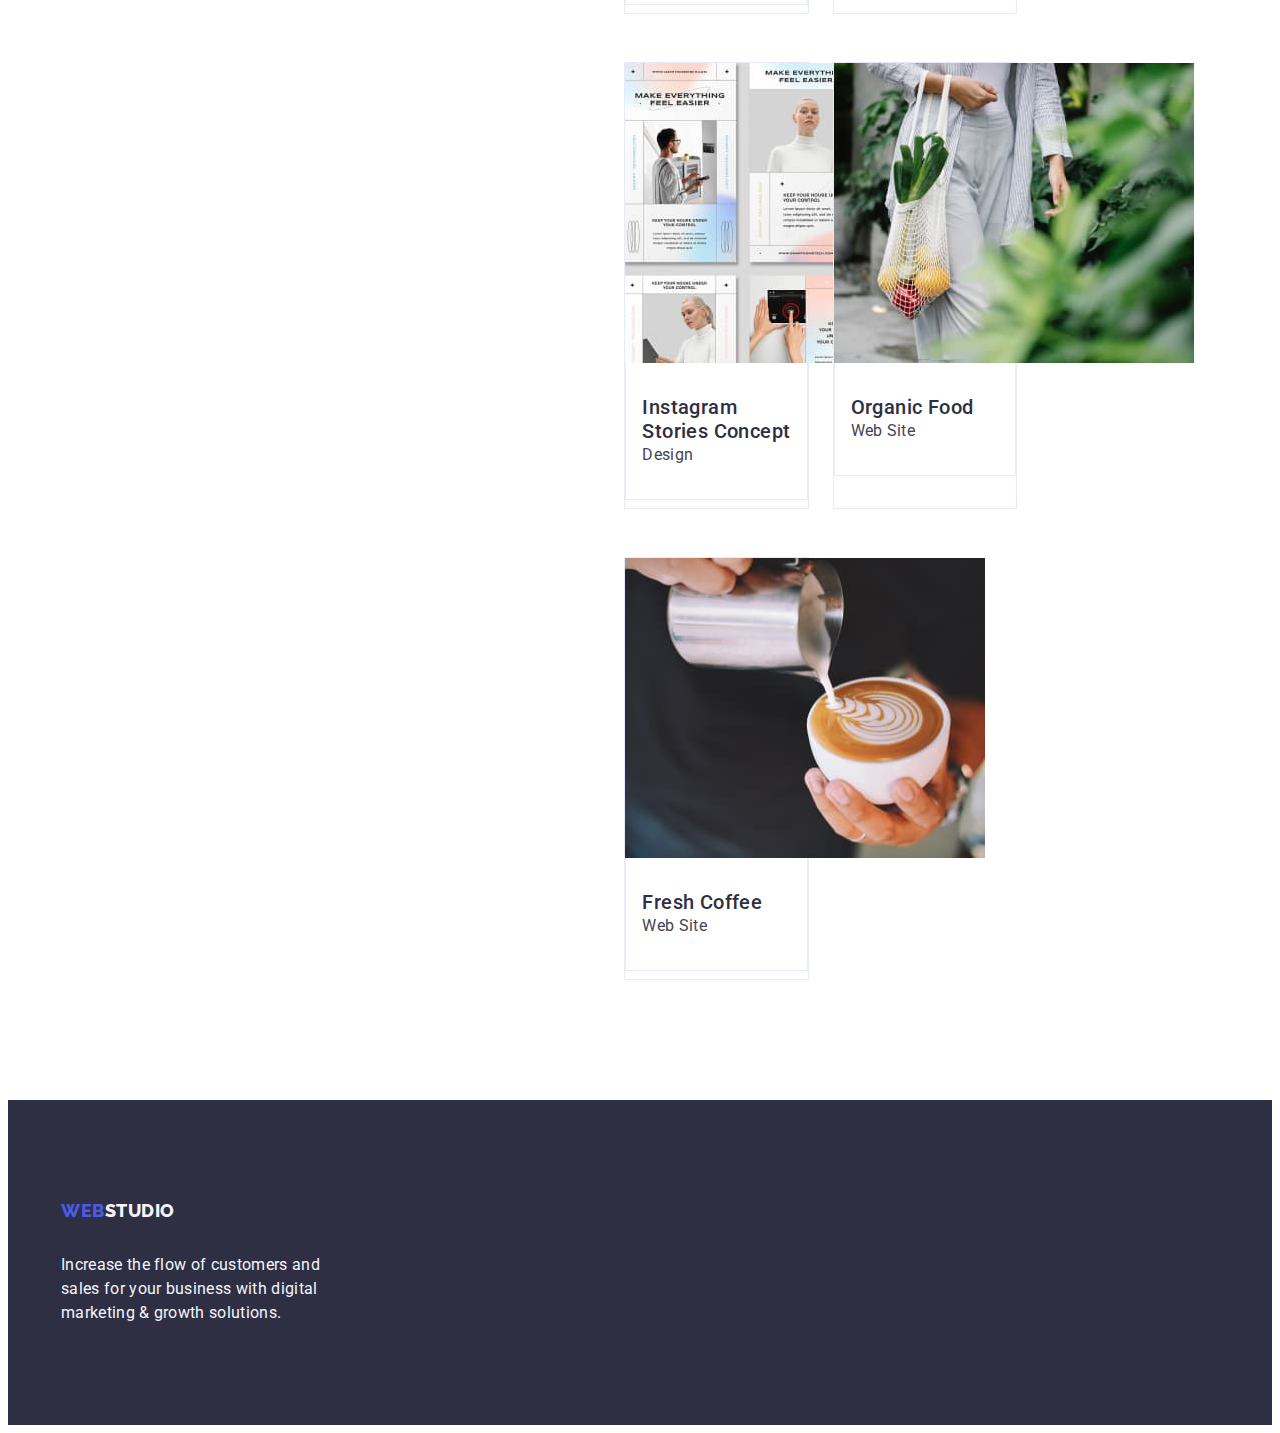
==== commit d10c17fb: "second try" ====
--- a/portfolio.html
+++ b/portfolio.html
@@ -27,28 +27,26 @@
           <a href="./index.html" class="header-logo-link link"
             >Web<span class="header-logo-link link">Studio</span></a
           >
-          <ul class="header-list list">
-            <li>
-              <a href="./index.html" class="header-list-item link">Studio</a>
+          <ul class="header-menu list">
+            <li class="header-menu-item">
+              <a href="./index.html" class="link">Studio</a>
             </li>
-            <li>
-              <a href="./portfolio.html" class="header-list-item link"
-                >Portfolio</a
-              >
+            <li class="header-menu-item">
+              <a href="./portfolio.html" class="link">Portfolio</a>
             </li>
-            <li>
-              <a href="" class="header-list-item link">Contacts</a>
+            <li class="header-menu-item">
+              <a href="" class="link">Contacts</a>
             </li>
           </ul>
         </nav>
         <address class="address list">
-          <ul class="address-list list">
-            <li class="address-item link">
+          <ul class="address-menu list">
+            <li class="address-menu-item link">
               <a href="mailto:info@devstudio.com" class="address-link link"
                 >info@devstudio.com</a
               >
             </li>
-            <li class="address-item">
+            <li class="address-menu-item">
               <a href="tel:+110001111111" class="address-link link"
                 >+11 (000) 111-11-11</a
               >
@@ -58,9 +56,9 @@
       </div>
     </header>
     <main>
-      <section class="portfolio section">
-        <div class="container">
-          <h1 hidden>Portfolio</h1>
+      <section class="portfolio">
+        <div class="container portfolio-container">
+          <h1 class="visually-hidden">Portfolio</h1>
           <ul class="button-list list">
             <li><button type="button" class="portfolio-button">All</button></li>
             <li>
@@ -74,131 +72,125 @@
               <button type="button" class="portfolio-button">Marketing</button>
             </li>
           </ul>
-
-          <ul class="portfolio-list list">
-            <div class="portfolio-content">
-              <li>
-                <a href="./images/banking.jpg" class="portfolio-link link">
-                  <img
-                    src="./images/banking.jpg"
-                    alt="Banking App"
-                    width="360"
-                  />
-                 <div class="portfolio-content-text">
-                   <h2 class="portfolio-title-link">
-                     Banking App Interface Concept
-                   </h2>
-                   <p class="portfolio-text">App</p>
-                 </div class="portfolio-content-text">
-                </a>
-              </li>
-            </div>
-            <div class="portfolio-content">
-              <li>
+          <ul class="portfolio-menu list">
+            <li class="portfolio-content">
+              <a href="./images/banking.jpg" class="portfolio-link link">
+                <img src="./images/banking.jpg" alt="Banking App" width="360" />
+                <div class="portfolio-text-container">
+                  <h2 class="portfolio-title-link">
+                    Banking App Interface Concept
+                  </h2>
+                  <p class="portfolio-text">App</p>
+                </div>
+              </a>
+            </li>
+            <li class="portfolio-content">
               <a href="./images/payment.jpg" class="portfolio-link link">
                 <img
                   src="./images/payment.jpg"
                   alt="Cashless Payment"
                   width="360"
                 />
-                <h2 class="portfolio-title-link">Cashless Payment</h2>
-                <p class="portfolio-text">Marketing</p>
+                <div class="portfolio-text-container">
+                  <h2 class="portfolio-title-link">Cashless Payment</h2>
+                  <p class="portfolio-text">Marketing</p>
+                </div>
               </a>
             </li>
-          </div>
-          <div class="portfolio-content"> 
-          <li>
+            <li class="portfolio-content">
               <a href="./images/meditation.jpg" class="portfolio-link link">
                 <img
                   src="./images/meditation.jpg"
                   alt="Meditation App"
                   width="360"
                 />
-                <h2 class="portfolio-title-link">Meditation App</h2>
-                <p class="portfolio-text">App</p>
+                <div class="portfolio-text-container">
+                  <h2 class="portfolio-title-link">Meditation App</h2>
+                  <p class="portfolio-text">App</p>
+                </div>
               </a>
-             </div>  
             </li>
-            <div class="portfolio-content"> 
-            <li>
+            <li class="portfolio-content">
               <a href="./images/taxi.jpg" class="portfolio-link link">
                 <img src="./images/taxi.jpg" alt="Taxi Service" width="360" />
-                <h2 class="portfolio-title-link">Taxi Service</h2>
-                <p class="portfolio-text">Marketing</p>
+                <div class="portfolio-text-container">
+                  <h2 class="portfolio-title-link">Taxi Service</h2>
+                  <p class="portfolio-text">Marketing</p>
+                </div>
               </a>
             </li>
-           </div> 
-           <div class="portfolio-content">  
-           <li>
+            <li class="portfolio-content">
               <a href="./images/illustration.jpg" class="portfolio-link link">
                 <img
                   src="./images/illustration.jpg"
                   alt="Screen Illustrations"
                   width="360"
                 />
-                <h2 class="portfolio-title-link">Screen Illustrations</h2>
-                <p class="portfolio-text">Design</p>
+                <div class="portfolio-text-container">
+                  <h2 class="portfolio-title-link">Screen Illustrations</h2>
+                  <p class="portfolio-text">Design</p>
+                </div>
               </a>
             </li>
-            </div> 
-            <li>
+            <li class="portfolio-content">
               <a href="./images/courses.jpg" class="portfolio-link link">
                 <img
                   src="./images/courses.jpg"
                   alt="Online Courses"
                   width="360"
                 />
-                <h2 class="portfolio-title-link">Online Courses</h2>
-                <p class="portfolio-text">Marketing</p>
+                <div class="portfolio-text-container">
+                  <h2 class="portfolio-title-link">Online Courses</h2>
+                  <p class="portfolio-text">Marketing</p>
+                </div>
               </a>
             </li>
-            <div class="portfolio-content">  
-            <li>
+            <li class="portfolio-content">
               <a href="./images/stories.jpg" class="portfolio-link link">
                 <img
                   src="./images/stories.jpg"
                   alt="Instagram Stories Concept"
                   width="360"
                 />
-                <h2 class="portfolio-title-link">Instagram Stories Concept</h2>
-                <p class="portfolio-text">Design</p>
+                <div class="portfolio-text-container">
+                  <h2 class="portfolio-title-link">
+                    Instagram Stories Concept
+                  </h2>
+                  <p class="portfolio-text">Design</p>
+                </div>
               </a>
             </li>
-            </div> 
-            <div class="portfolio-content">  
-            <li>
+            <li class="portfolio-content">
               <a href="./images/food.jpg" class="portfolio-link link">
                 <img src="./images/food.jpg" alt="Organic Food" width="360" />
-                <h2 class="portfolio-title-link">Organic Food</h2>
-                <p class="portfolio-text">Web Site</p>
+                <div class="portfolio-text-container">
+                  <h2 class="portfolio-title-link">Organic Food</h2>
+                  <p class="portfolio-text">Web Site</p>
+                </div>
               </a>
             </li>
-            </div> 
-            <div class="portfolio-content"> 
-            <li>
+            <li class="portfolio-content">
               <a href="./images/coffee.jpg" class="portfolio-link link">
                 <img src="./images/coffee.jpg" alt="Fresh Coffee" width="360" />
-                <h2 class="portfolio-title-link">Fresh Coffee</h2>
-                <p class="portfolio-text">Web Site</p>
+                <div class="portfolio-text-container">
+                  <h2 class="portfolio-title-link">Fresh Coffee</h2>
+                  <p class="portfolio-text">Web Site</p>
+                </div>
               </a>
             </li>
-            </div> 
           </ul>
-
         </div>
       </section>
     </main>
-
     <footer class="footer">
       <div class="container">
-        <div class="footer-content">
-          <a href="./index.html" class="footer-logo link"
-            >Web<span class="footer-logo">Studio</span></a>
-          <p class="footer-text">
-            Increase the flow of customers and sales for your business with
-            digital marketing & growth solutions.
-          </p>
-        </div>
+        <a href="./index.html" class="footer-logo link"
+          >Web<span class="footer-logo link">Studio</span></a
+        >
+        <p class="footer-text">
+          Increase the flow of customers and sales for your business with
+          digital marketing & growth solutions.
+        </p>
       </div>
     </footer>
   </body>
--- a/css/styles.css
+++ b/css/styles.css
@@ -5,6 +5,7 @@
   --accent-color: #4d5ae5;
   --accent-color-button: #404bbf;
   --background-beige: #f4f4fd;
+  --button-border-color: #e7e9fc;
 }
 
 body {
@@ -23,13 +24,15 @@
 
 .container {
   width: 1158px;
-  padding-left: 15px;
-  padding-right: 15px;
   margin: 0 auto;
-  outline: 2px solid red;
+  /* outline: 2px solid red; */
 }
 .section {
   margin-bottom: 120px;
+}
+
+img {
+  display: block;
 }
 
 h1,
@@ -49,30 +52,31 @@
 
 /*---------------------HEADER---------------------*/
 .header {
+  border-bottom: 1px solid #e7e9fc;
+}
+
+.header-container {
+  padding-left: 15px;
+  padding-right: 15px;
+  display: flex;
+}
+
+.header-navigation {
+  display: flex;
+  align-items: center;
+}
+
+.header-menu-item {
+  font-weight: 500;
+  font-size: 16px;
+  line-height: 1.5;
+  letter-spacing: 0.02em;
+  color: var(--title-main-color);
   padding-top: 24px;
   padding-bottom: 24px;
 }
 
-.header-container {
-  padding-right: 0;
-  padding-left: 0;
-  display: flex;
-  align-items: center;
-}
-
-.header-navigation {
-  display: flex;
-}
-
-.header-list-item {
-  font-weight: 500;
-  font-size: 16px;
-  line-height: 1.5;
-  letter-spacing: 0.02em;
-  color: var(--title-main-color);
-}
-
-.header-list {
+.header-menu {
   display: flex;
   gap: 40px;
 }
@@ -91,6 +95,8 @@
   text-transform: uppercase;
   color: var(--accent-color);
   margin-right: 76px;
+  padding-top: 24px;
+  padding-bottom: 24px;
 }
 
 .header-logo-link span {
@@ -103,12 +109,14 @@
   margin-left: auto;
 }
 
-.address-list {
+.address-menu {
   display: flex;
   gap: 40px;
 }
 
-.address-item {
+.address-menu-item {
+  padding-top: 24px;
+  padding-bottom: 24px;
 }
 
 .address-link {
@@ -127,6 +135,8 @@
 /*---------------------MAIN HEADER---------------------*/
 .main-header {
   background-color: var(--title-main-color);
+  padding-top: 188px;
+  padding-bottom: 188px;
 }
 
 .main-container {
@@ -158,7 +168,8 @@
   display: block;
   margin-left: auto;
   margin-right: auto;
-  padding: 16px 32px;
+  min-width: 169px
+  padding: 16px 32 px;
   border: none;
   box-shadow: 0px 4px 4px rgba(0, 0, 0, 0.15);
   border-radius: 4px;
@@ -171,13 +182,16 @@
 
 /*---------------------SOLUTIONS---------------------*/
 
-.solution-title {
+.solutions {
+  padding: 120px 0;
+}
+/* .solution-title {
   font-weight: 700;
   font-size: 56px;
   line-height: 1.07;
   letter-spacing: 0.02em;
   color: var(--title-main-color);
-}
+} */
 
 .visually-hidden {
   position: absolute;
@@ -222,6 +236,7 @@
 
 /*---------------------DOING---------------------*/
 .doing {
+  padding-bottom: 120px;
 }
 
 .doing-container {
@@ -250,11 +265,12 @@
 /*---------------------TEAM---------------------*/
 .team {
   background-color: var(--background-beige);
+  padding: 120px 0;
 }
 .team-list-item {
   background-color: var(--background-white);
   width: 264px;
-  margin-bottom: 120px;
+  border-radius: 0px 0px 4px 4px;
 }
 
 .team-list {
@@ -270,8 +286,7 @@
   text-transform: capitalize;
   color: var(--title-main-color);
   text-align: center;
-  padding-top: 120px;
-  padding-bottom: 72px;
+  margin-bottom: 72px; 
 }
 
 .team-subtitle {
@@ -280,7 +295,7 @@
   line-height: 1.2;
   letter-spacing: 0.02em;
   color: var(--title-main-color);
-  margin-bottom: 16px;
+  margin-bottom: 8px;
 }
 
 .team-content {
@@ -309,7 +324,7 @@
   color: var(--accent-color);
   text-decoration: none;
   display: inline-block;
-  padding-bottom: 16px;
+  margin-bottom: 16px;
 }
 .footer-logo span {
   color: var(--background-beige);
@@ -325,15 +340,19 @@
 
 /*---------------------PORTFOLIO---------------------*/
 .portfolio {
-  display: flex;
-}
+ padding-top: 96px; 
+ padding-bottom: 120px; 
+}
+
+.portfolio-container {
+  display: flex;
+}
+
 .button-list {
   display: flex;
-  flex-wrap: wrap;
-  justify-content: center;
+  justify-content: center; 
   gap: 24px;
-  padding-top: 96px;
-  padding-bottom: 72px;
+  margin-bottom: 72px;
 }
 
 .portfolio-button {
@@ -345,10 +364,9 @@
   letter-spacing: 0.04em;
   color: var(--accent-color);
   cursor: pointer;
+  border: 1px solid var(--button-border-color);
   background-color: var(--background-beige);
   padding: 12px 24px;
-  box-shadow: 0px 3px 1px rgba(0, 0, 0, 0.1), 0px 2px 1px rgba(0, 0, 0, 0.08),
-    0px 2px 2px rgba(0, 0, 0, 0.12);
   border-radius: 4px;
 }
 
@@ -356,6 +374,7 @@
 .portfolio-button:focus {
   color: var(--background-white);
   background-color: var(--accent-color-button);
+  border: 1px solid transparent;
 }
 
 .portfolio-title-link:hover,
@@ -363,17 +382,17 @@
   color: var(--accent-color-button);
 }
 
-.portfolio-list {
+.portfolio-menu {
   display: flex;
   flex-wrap: wrap;
   row-gap: 48px;
-  column-gap: 32px;
+  column-gap: 24px;
 }
 
 .portfolio-content {
   max-width: 360px;
-  border: 1px solid #e7e9fc;
-  width: calc ((100% - 48px) / 3);
+  border: 1px solid var(--button-border-color);
+  width: calc((100% - 48px) / 3);
   gap: 24px;
 }
 
@@ -383,14 +402,20 @@
   line-height: 1.2;
   letter-spacing: 0.02em;
   color: var(--title-main-color);
-  padding-top: 32px;
-  padding-left: 16px;
+ 
 }
 .portfolio-text {
   font-size: 16px;
   line-height: 1.5;
   letter-spacing: 0.02em;
   color: var(--main-text-color);
-  padding-left: 16px;
-  padding-bottom: 32px;
-}
+ 
+}
+
+.portfolio-text-container{
+  padding: 32px 16px;
+  border: 1px solid var(--button-border-color);
+  border-top: none; 
+  margin-bottom: 8px;
+
+}
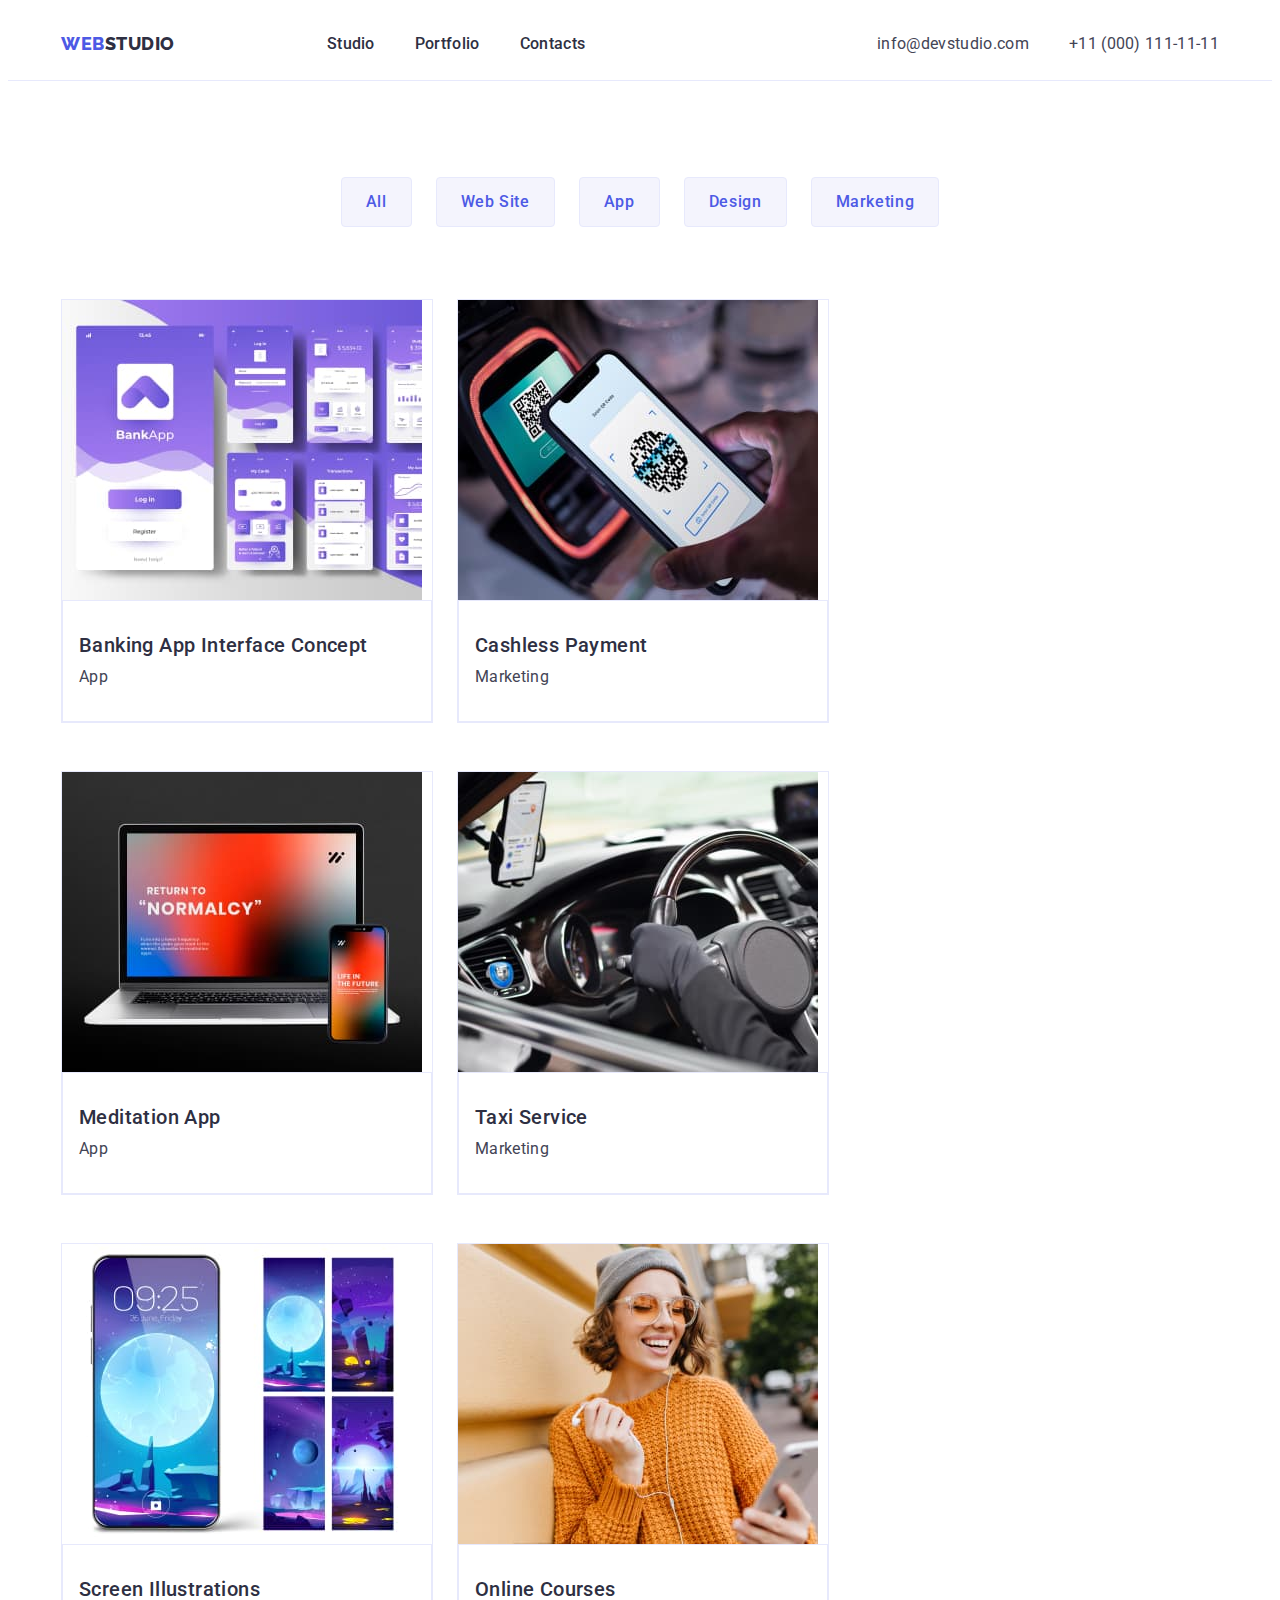
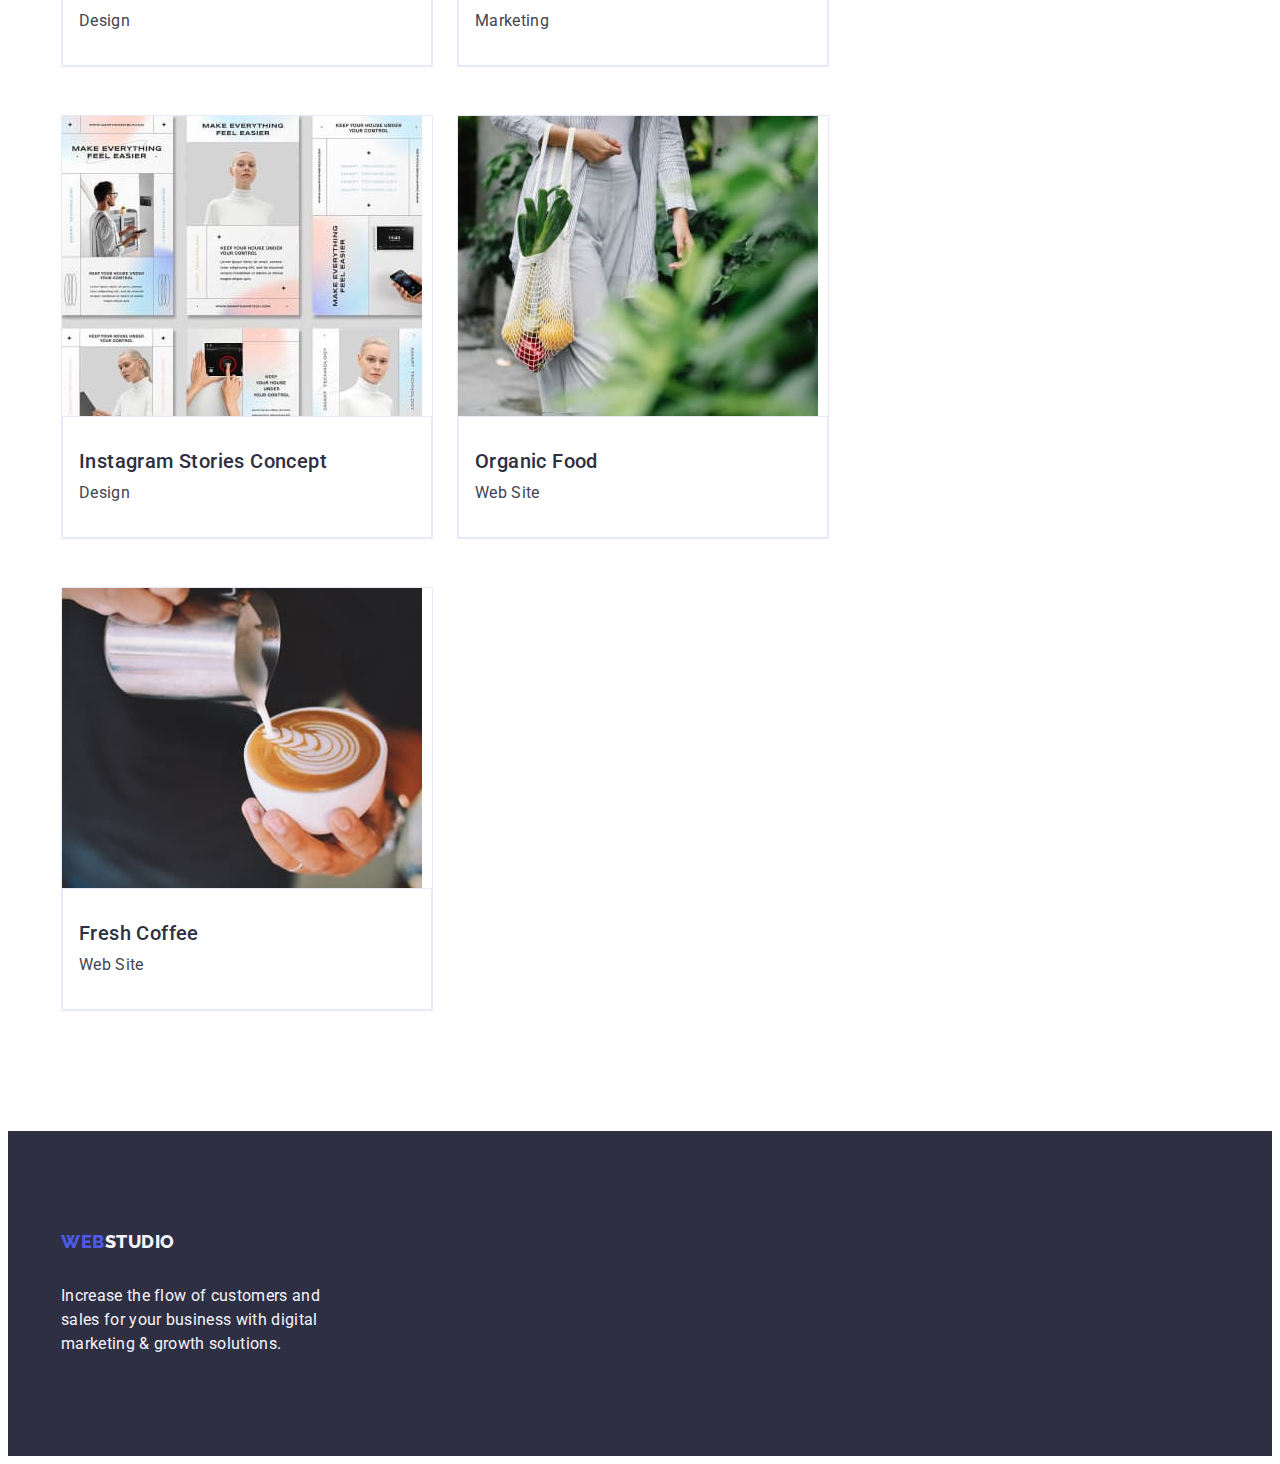
==== commit 28383837: "4.0" ====
--- a/portfolio.html
+++ b/portfolio.html
@@ -28,14 +28,16 @@
             >Web<span class="header-logo-link link">Studio</span></a
           >
           <ul class="header-menu list">
-            <li class="header-menu-item">
-              <a href="./index.html" class="link">Studio</a>
+            <li>
+              <a href="./index.html" class="header-menu-item link">Studio</a>
             </li>
-            <li class="header-menu-item">
-              <a href="./portfolio.html" class="link">Portfolio</a>
+            <li>
+              <a href="./portfolio.html" class="header-menu-item link"
+                >Portfolio</a
+              >
             </li>
-            <li class="header-menu-item">
-              <a href="" class="link">Contacts</a>
+            <li>
+              <a href="" class="header-menu-item link">Contacts</a>
             </li>
           </ul>
         </nav>
--- a/css/styles.css
+++ b/css/styles.css
@@ -72,8 +72,7 @@
   line-height: 1.5;
   letter-spacing: 0.02em;
   color: var(--title-main-color);
-  padding-top: 24px;
-  padding-bottom: 24px;
+  padding: 24px 0;
 }
 
 .header-menu {
@@ -95,8 +94,6 @@
   text-transform: uppercase;
   color: var(--accent-color);
   margin-right: 76px;
-  padding-top: 24px;
-  padding-bottom: 24px;
 }
 
 .header-logo-link span {
@@ -115,8 +112,7 @@
 }
 
 .address-menu-item {
-  padding-top: 24px;
-  padding-bottom: 24px;
+  padding: 24px 0;
 }
 
 .address-link {
@@ -168,8 +164,8 @@
   display: block;
   margin-left: auto;
   margin-right: auto;
-  min-width: 169px
-  padding: 16px 32 px;
+  min-width: 169px;
+  height: 56px;
   border: none;
   box-shadow: 0px 4px 4px rgba(0, 0, 0, 0.15);
   border-radius: 4px;
@@ -271,6 +267,7 @@
   background-color: var(--background-white);
   width: 264px;
   border-radius: 0px 0px 4px 4px;
+  width: calc((100% - 72px) / 4);
 }
 
 .team-list {
@@ -286,7 +283,7 @@
   text-transform: capitalize;
   color: var(--title-main-color);
   text-align: center;
-  margin-bottom: 72px; 
+  margin-bottom: 72px;
 }
 
 .team-subtitle {
@@ -340,17 +337,16 @@
 
 /*---------------------PORTFOLIO---------------------*/
 .portfolio {
- padding-top: 96px; 
- padding-bottom: 120px; 
+  padding-top: 96px;
+  padding-bottom: 120px;
 }
 
 .portfolio-container {
-  display: flex;
 }
 
 .button-list {
   display: flex;
-  justify-content: center; 
+  justify-content: center;
   gap: 24px;
   margin-bottom: 72px;
 }
@@ -390,7 +386,7 @@
 }
 
 .portfolio-content {
-  max-width: 360px;
+  /* max-width: 360px; */
   border: 1px solid var(--button-border-color);
   width: calc((100% - 48px) / 3);
   gap: 24px;
@@ -402,20 +398,17 @@
   line-height: 1.2;
   letter-spacing: 0.02em;
   color: var(--title-main-color);
- 
+  margin-bottom: 8px;
 }
 .portfolio-text {
   font-size: 16px;
   line-height: 1.5;
   letter-spacing: 0.02em;
   color: var(--main-text-color);
- 
-}
-
-.portfolio-text-container{
+}
+
+.portfolio-text-container {
   padding: 32px 16px;
+  border-top: none;
   border: 1px solid var(--button-border-color);
-  border-top: none; 
-  margin-bottom: 8px;
-
-}
+}
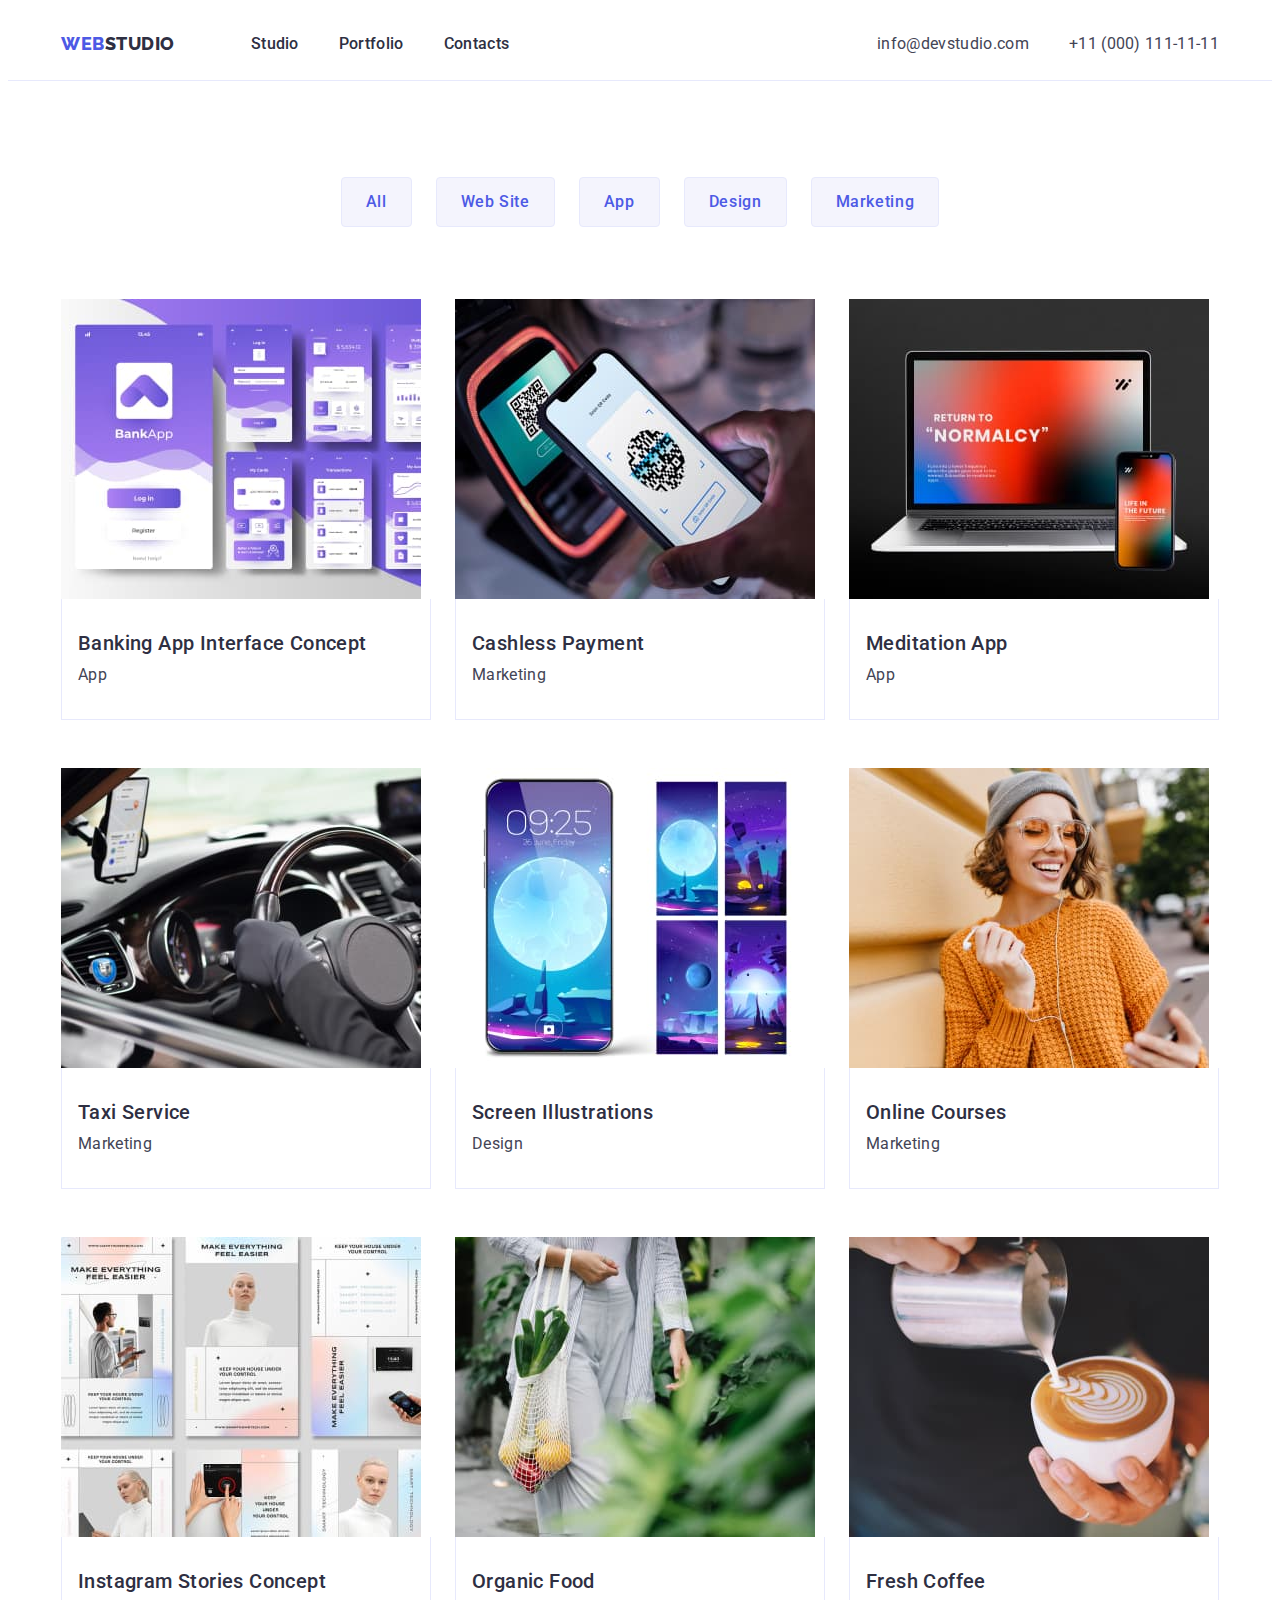
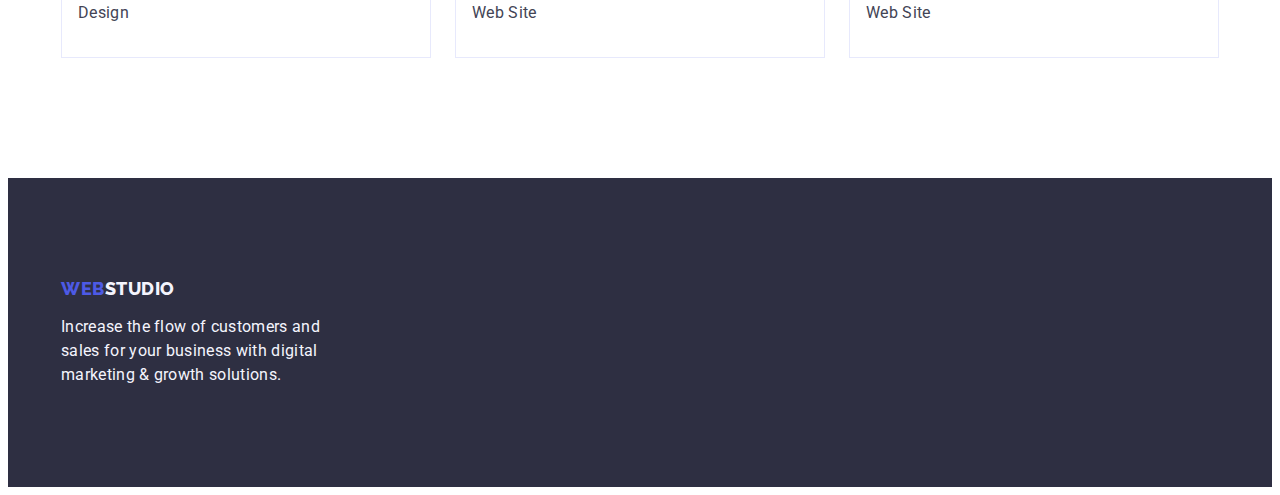
==== commit 118828cc: "after mentor's checking update" ====
--- a/portfolio.html
+++ b/portfolio.html
@@ -25,7 +25,7 @@
       <div class="container header-container">
         <nav class="header-navigation list">
           <a href="./index.html" class="header-logo-link link"
-            >Web<span class="header-logo-link link">Studio</span></a
+            >Web<span>Studio</span></a
           >
           <ul class="header-menu list">
             <li>
@@ -187,7 +187,7 @@
     <footer class="footer">
       <div class="container">
         <a href="./index.html" class="footer-logo link"
-          >Web<span class="footer-logo link">Studio</span></a
+          >Web<span>Studio</span></a
         >
         <p class="footer-text">
           Increase the flow of customers and sales for your business with
--- a/css/styles.css
+++ b/css/styles.css
@@ -23,12 +23,14 @@
 }
 
 .container {
+  padding-left: 15px;
+  padding-right: 15px;
   width: 1158px;
   margin: 0 auto;
   /* outline: 2px solid red; */
 }
 .section {
-  margin-bottom: 120px;
+  /* margin-bottom: 120px; */
 }
 
 img {
@@ -56,8 +58,8 @@
 }
 
 .header-container {
-  padding-left: 15px;
-  padding-right: 15px;
+  /* padding-left: 15px;
+  padding-right: 15px; */
   display: flex;
 }
 
@@ -136,8 +138,8 @@
 }
 
 .main-container {
-  padding-top: 188px;
-  padding-bottom: 188px;
+  /* padding-top: 188px;
+  padding-bottom: 188px; */
 }
 .main-header-title {
   font-weight: 700;
@@ -312,7 +314,6 @@
 }
 .footer-logo {
   font-family: "Raleway", sans-serif;
-  font-style: normal;
   font-weight: 800;
   font-size: 18px;
   line-height: 1.17;
@@ -386,8 +387,6 @@
 }
 
 .portfolio-content {
-  /* max-width: 360px; */
-  border: 1px solid var(--button-border-color);
   width: calc((100% - 48px) / 3);
   gap: 24px;
 }
@@ -409,6 +408,6 @@
 
 .portfolio-text-container {
   padding: 32px 16px;
+  border: 1px solid var(--button-border-color);
   border-top: none;
-  border: 1px solid var(--button-border-color);
-}
+}
